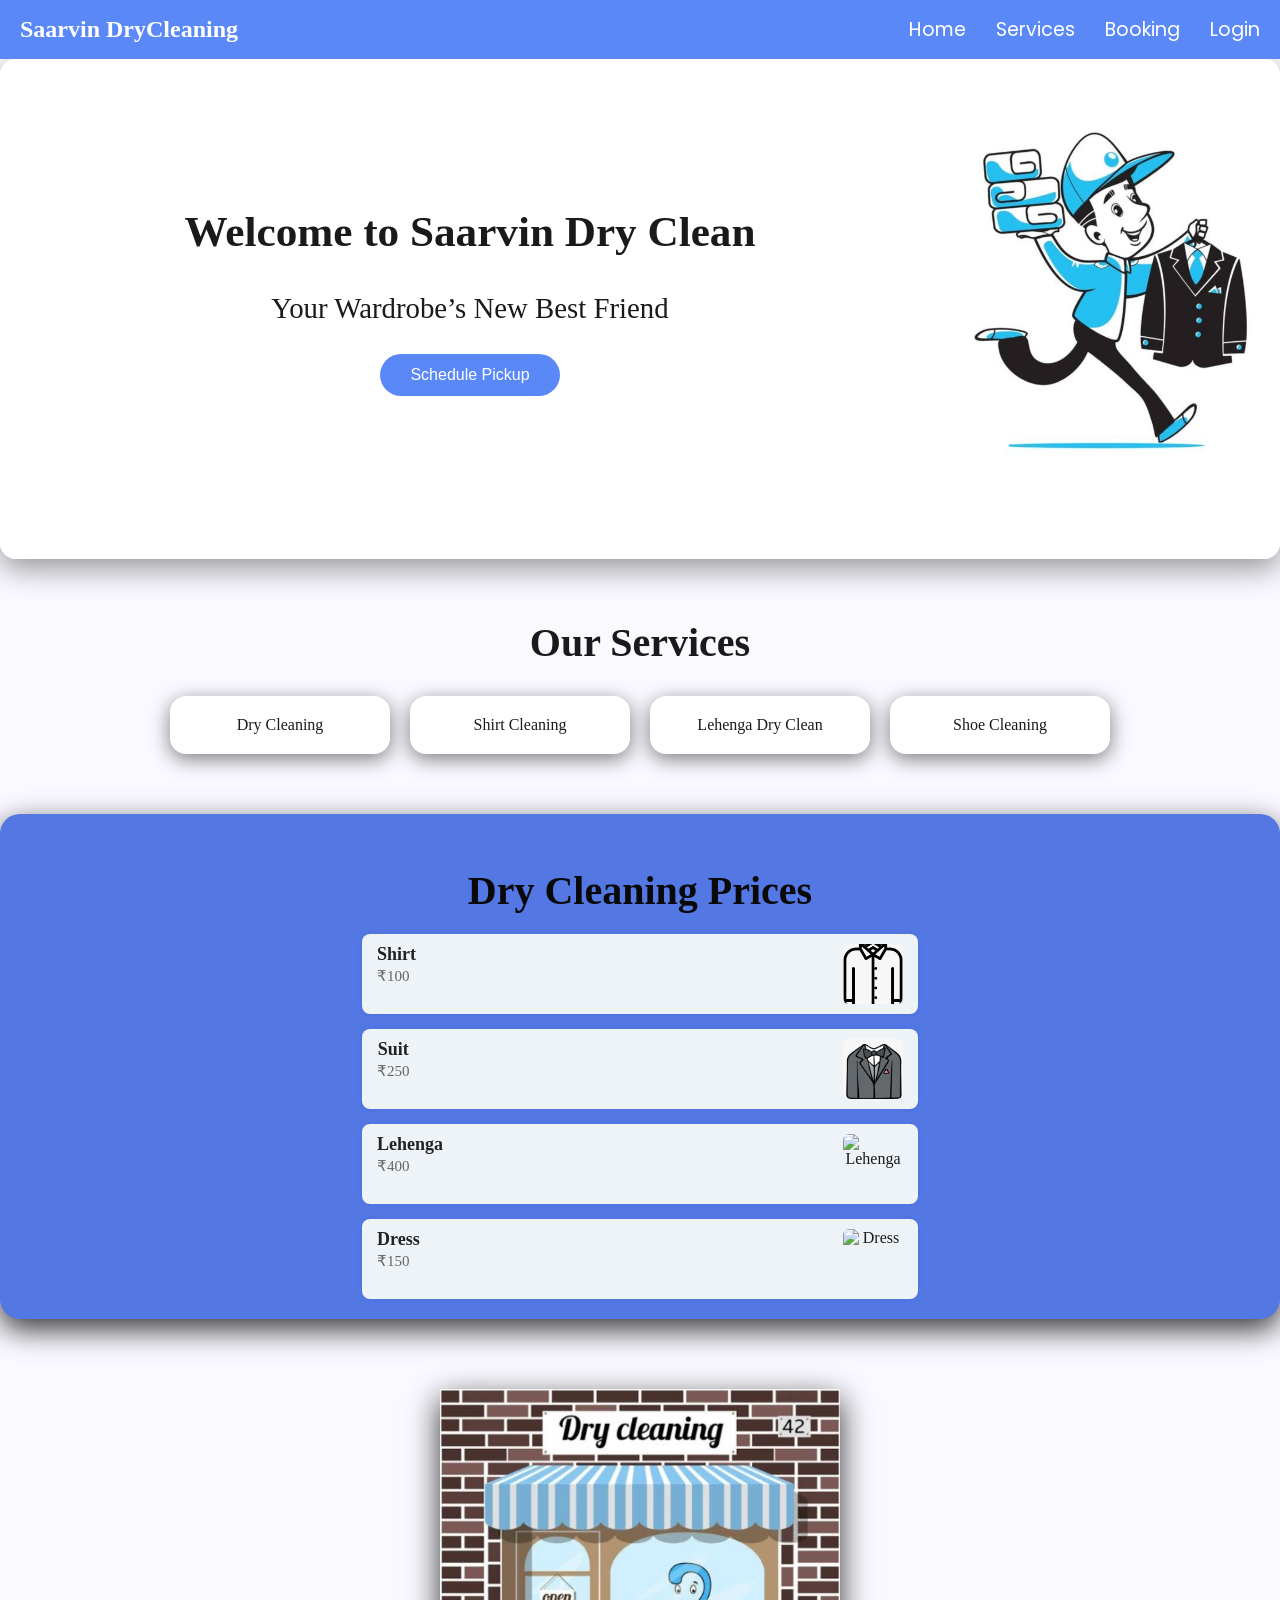
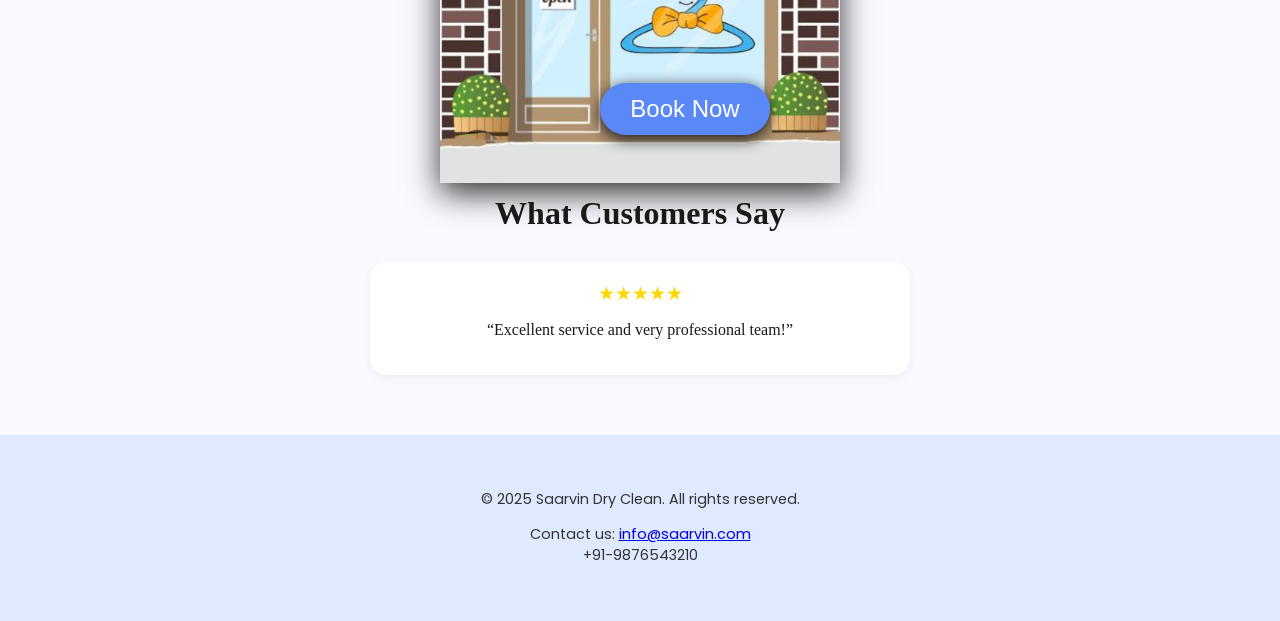
==== index.html @ ce0776a4 "first commit" ====
<!DOCTYPE html>
<html lang="en">
  <head>
    <meta charset="UTF-8" />
    <meta name="viewport" content="width=device-width, initial-scale=1.0" />
    <title>Saarvin Dry Clean</title>
    <link rel="stylesheet" href="style.css" />
    <link
      href="https://fonts.googleapis.com/css2?family=Poppins:wght@400;600&display=swap"
      rel="stylesheet"
    />
  </head>
  <body>
    <!-- Navigation -->
    <nav>
      <div class="nav-logo">Saarvin DryCleaning</div>
      <div class="menu-toggle" onclick="toggleMenu()">☰</div>
      <div class="nav-links" id="navLinks">
        <a href="#home">Home</a>
        <a href="#services">Services</a>
        <a href="#booking">Booking</a>
        <a href="#login">Login</a>
      </div>
    </nav>

    <div class="wrapper">
      <section class="hero">
        <div class="hero-content">
          <div class="hero-text">
            <h1>Welcome to <span>Saarvin Dry Clean</span></h1>
            <p>Your Wardrobe’s New Best Friend</p>
            <button class="cta" onclick="openModal('pickupModal')">
              Schedule Pickup
            </button>
          </div>
          <img src="images/men.jpg" alt="Dry Cleaning" class="hero-image" />
        </div>
      </section>

      <section class="services" id="services">
        <h2>Our Services</h2>
        <div
          class="cards"
          grid-template-columns="repeat(auto-fill, minmax(180px, 2fr))"
        >
          <div class="card">Dry Cleaning</div>
          <div class="card">Shirt Cleaning</div>
          <div class="card">Lehenga Dry Clean</div>
          <div class="card">Shoe Cleaning</div>
        </div>
      </section>

      <section class="price" id="price">
        <h2>Dry Cleaning Prices</h2>
        <div class="price-list">
          <div class="price-row">
            <div class="price-info">
              <h4>Shirt</h4>
              <p>₹100</p>
            </div>
            <img src="images/Shirt.png" alt="Shirt" />
          </div>
          <div class="price-row">
            <div class="price-info">
              <h4>Suit</h4>
              <p>₹250</p>
            </div>
            <img src="images/Suit.png" alt="Suit" />
          </div>
          <div class="price-row">
            <div class="price-info">
              <h4>Lehenga</h4>
              <p>₹400</p>
            </div>
            <img src="images/lehenga.jpg" alt="Lehenga" />
          </div>
          <div class="price-row">
            <div class="price-info">
              <h4>Dress</h4>
              <p>₹150</p>
            </div>
            <img src="images/dress.jpg" alt="Dress" />
          </div>
        </div>
      </section>

      <!--<section class="estimator" id="estimator">
        <h2>Price Estimator</h2>
        <img
          src="https://cdn-icons-png.flaticon.com/512/4298/4298753.png"
          class="illustrations"
          alt="Price Estimator Illustration"
        />
        <button class="cta" onclick="openModal('estimateModal')">
          Estimate Now
        </button>
      </section>  -->

      <section class="booking" id="booking">
        <img
          src="images/shop.jpg"
          class="illustration"
          alt="Book Pickup Illustration"
        />
        <button class="button" onclick="openModal('bookModal')">
          Book Now
        </button>
      </section>

      <section class="testimonials" id="testimonials">
        <h2>What Customers Say</h2>
        <div class="testimonial">
          <div class="stars">★★★★★</div>
          <p>“Excellent service and very professional team!”</p>
        </div>
      </section>

      <div class="footer">
        <p>&copy; 2025 Saarvin Dry Clean. All rights reserved.</p>
        <p>
          Contact us: <a href="mailto:info@saarvin.com">info@saarvin.com</a>
          <br />
          +91-9876543210
        </p>
      </div>
    </div>

    <!-- Modals -->
    <div id="pickupModal" class="modal">
      <div class="modal-content">
        <span class="close-btn" onclick="closeModal('pickupModal')"
          >&times;</span
        >
        <h3>Schedule Pickup</h3>
        <input type="text" placeholder="Your Name" />
        <input type="text" placeholder="Address" />
        <input type="date" />
        <button>Submit</button>
      </div>
    </div>

    <div id="estimateModal" class="modal">
      <div class="modal-content">
        <span class="close-btn" onclick="closeModal('estimateModal')"
          >&times;</span
        >
        <h3>Estimate Price</h3>
        <input type="text" placeholder="Number of Items" />
        <input type="text" placeholder="Type of Items" />
        <button>Estimate</button>
      </div>
    </div>

    <div id="bookModal" class="modal">
      <div class="modal-content">
        <span class="close-btn" onclick="closeModal('bookModal')">&times;</span>
        <h3>Book a Pickup</h3>
        <input type="date" />
        <input type="file" />
        <button>Confirm Booking</button>
      </div>
    </div>

    <!-- Script -->
    <script>
      function openModal(id) {
        document.getElementById(id).style.display = "flex";
      }

      function closeModal(id) {
        document.getElementById(id).style.display = "none";
      }

      window.onclick = function (e) {
        ["pickupModal", "estimateModal", "bookModal"].forEach((id) => {
          const modal = document.getElementById(id);
          if (e.target === modal) modal.style.display = "none";
        });
      };

      function toggleMenu() {
        document.getElementById("navLinks").classList.toggle("active");
      }
    </script>
  </body>
</html>
---- style.css ----
body {
        margin: 0;
        font-family: "Poppins", sans-serif;
        background: #f9f9ff;
        color: #1a1a1a;
      }

      /* Navigation */
      nav {
        background: #5a89f7;
        color: white;
        padding: 15px 20px;
        display: flex;
        justify-content: space-between;
        align-items: center;
        flex-wrap: wrap;
        position: relative;
      }

      .nav-logo {
        font-size: 1.5rem;
        font-weight: bold;
        font-family: cursive;
      }

      .menu-toggle {
        font-size: 1.7rem;
        display: none;
        cursor: pointer;
      }

      .nav-links {
        display: flex;
        gap: 30px;
      }

      .nav-links a {
        color: white;
        text-decoration: none;
        font-size: 1.2rem;
      }
      .nav-links a:hover {
        color: #1a1a1a;
        
      }

      .hero-image {
        width: 300px;
        max-width: 90%;
      }

      .hero {
        padding: 100px 20px;
        background: linear-gradient(to right, #fff, #fff);
        box-shadow: 0 10px 30px rgba(0, 0, 0, 0.4);
        border-radius: 16px;
        margin: 40px 0;
        margin-top: 0%;
      }

      .hero-content {
        display: flex;
        align-items: center;
        justify-content: space-between;
        flex-wrap: wrap;
        gap: 40px;
        font-family: cursive;
        font-size: 1.8rem;
        margin-top: -50px;
      }

      .hero-text {
        flex: 1 1 50%;
      }

      .cta {
        padding: 12px 30px;
        background: #5a89f7;
        color: white;
        border: none;
        border-radius: 30px;
        font-size: 1rem;
        cursor: pointer;
        transition: box-shadow 0.3s ease;
      }

      .cta:hover {
        box-shadow: 0 4px 15px rgba(22, 22, 23, 0.8);
      }

      

      section {
        margin-top: 60px;
        text-align: center;
        font-family: cursive;
      }

      section h2 {
        font-size: 2rem;
        margin-bottom: 30px;
      }

     .services h2 {
       font-size: 2.5rem;
      }

      .cards {
        display: flex;
        flex-wrap: wrap;
        justify-content: center;
        gap: 20px;
      }

      .card {
        background: white;
        border-radius: 16px;
        padding: 20px;
        width: 180px;
        box-shadow: 0 5px 20px rgba(0, 0, 0, 0.5);
        transition: transform 0.3s ease;
      }

      .card:hover {
        transform: translateY(-8px);
      }

      .price {
        display: flex;
        box-shadow:  0px 10px 30px rgba(0, 0, 0, 0.8);
        border-radius: 20px;
        flex-direction: column;
        background-color:rgb(83, 119, 227);
        padding: 20px;
      }

      .price h2 {
        color: rgb(9, 9, 9);
        font-size: 2.5rem;
        margin-bottom: 20px;
      }

      .price-images {
        display: flex;
        flex-wrap: wrap;
        justify-content: center;
        gap: 20px;
        padding: 20px;
        grid-template-columns: auto;
        
      }
      .price-list {
  display: flex;
  flex-direction: column;
  gap: 15px;
  max-width: 800px;
  margin: 0 auto;
  justify-content: space-between;
  align-items: left;
}

.price-row {
  display: flex;
  justify-content: space-between;
  align-items: left;
  background:rgb(238, 243, 247);
  padding: 10px 15px;
  border-radius: 8px;
  box-shadow: 0 0 6px rgba(0,0,0,0.05);
  gap: 400px;
}

.price-info h4 {
  margin: 0;
  font-size: 18px;
  color: #222;
}

.price-info p {
  margin: 2px 0 0;
  font-size: 15px;
  color: #666;
  text-align: left;
}

.price-row img {
  width: 60px;
  height: 60px;
  object-fit: cover;
  border-radius: 6px;
  
}

      

      .images img {
        width: 35%;
        margin: 10px;
        border-radius: 10px;
        box-shadow: 0 4px 10px rgba(0, 0, 0, 0.1);
      }

      .testimonial {
        margin-top: 20px;
        background: #ffffff;
        padding: 20px;
        border-radius: 16px;
        box-shadow: 0 3px 10px rgba(0, 0, 0, 0.05);
        max-width: 500px;
        margin-left: auto;
        margin-right: auto;
      }

      .stars {
        color: gold;
        font-size: 1.2rem;
        margin-bottom: 10px;
      }

      .footer {
        margin-top: 60px;
        padding: 40px 20px;
        text-align: center;
        background: #e0eaff;
        font-size: 0.9rem;
        color: #333;
      }

      /* Estimator & Booking Image */

      
      .estimator {
        display: flex;
        flex-direction: column;
        align-items: center;
        margin-left: 20px;
        margin-right: 20px;
        font-size: 2.5rem;
        background-color: #5a89f7;
        border-radius: 80px;
      }

      .illustrations{
        width: 200px;
        height: 200px;
        margin: 20px auto;

      }

      .illustration {
        max-width: 400px;
        margin: 20px auto;
        justify-content: center;
        display: block;
        margin-top: 50px;
        box-shadow: 0px 10px 30px rgba(0, 0, 0, 0.8);
        
      }

      .booking {
        gap:20px;
         max-width: 500px;
         margin: 20px auto;
         display: flex;
         flex-direction: column;
         align-items: center; /* centers both image and button horizontally */
         justify-content: center;
  
      }
        .button{
        padding: 12px 30px;
        background: #5a89f7;
        color: white;
        border: none;
        border-radius: 30px;
        font-size: 1.5rem;
        cursor: pointer;
        transition: box-shadow 0.3s ease;
        margin-right: -90px;
        margin-top:-140px;
        box-shadow: 0 4px 15px rgba(22, 22, 23, 1);
        
      }

      

      /* Modal */
      .modal {
        display: none;
        position: fixed;
        top: 0;
        left: 0;
        width: 100%;
        height: 100%;
        background: rgba(0, 0, 0, 0.4);
        justify-content: center;
        align-items: center;
        z-index: 1000;
      }

      .modal-content {
        background: #fff;
        padding: 30px;
        border-radius: 16px;
        width: 90%;
        max-width: 400px;
        text-align: center;
      }

      .modal input[type="text"],
      .modal input[type="file"],
      .modal input[type="date"] {
        width: 90%;
        margin: 10px 0;
        padding: 10px;
        border-radius: 10px;
        border: 1px solid #ccc;
      }

      .close-btn {
        float: right;
        font-size: 1.4rem;
        cursor: pointer;
        color: #555;
      }

      /* Mobile Nav */
      @media screen and (max-width: 768px) {
        .menu-toggle {
          display: block;
        }

        .nav-links {
          flex-direction: column;
          position: absolute;
          top: 60px;
          left: 0;
          background: #6886c6;
          width: 100%;
          display: none;
          padding: 10px 0;
        }

        .nav-links a :hover {
          display: flex;
        }

        .nav-links.active {
          display: flex;
        }

        .nav-links a {
          padding: 10px 0;

          text-align: center;
        }

        .hero {
          padding: 100px 20px;
          background: linear-gradient(to right, #fff, #fff);
          box-shadow: 0 10px 30px rgba(0, 0, 0, 0.4);
          border-radius: 16px;
          margin: 40px 0;
          margin-top: 0%;
          font-size: 1.2rem;
        }

        .cards {
          flex-direction: column;
          align-items: center;
        }

        .hero-text {
          flex: 1 1 100%;
          font-size: 1.3rem;
        }
        .hero-image {
          width: 100%;
          max-width: 300px;
        }
        .price-row {
         display: flex;
  justify-content: space-between;
  align-items: left;
  background:rgb(247, 251, 253);
  padding: 10px 15px;
  border-radius: 8px;
  box-shadow: 0 0 6px rgba(0,0,0,0.05);
  gap: 150px;
  }

  .price-row img {
    align-self: center;
  }
      }
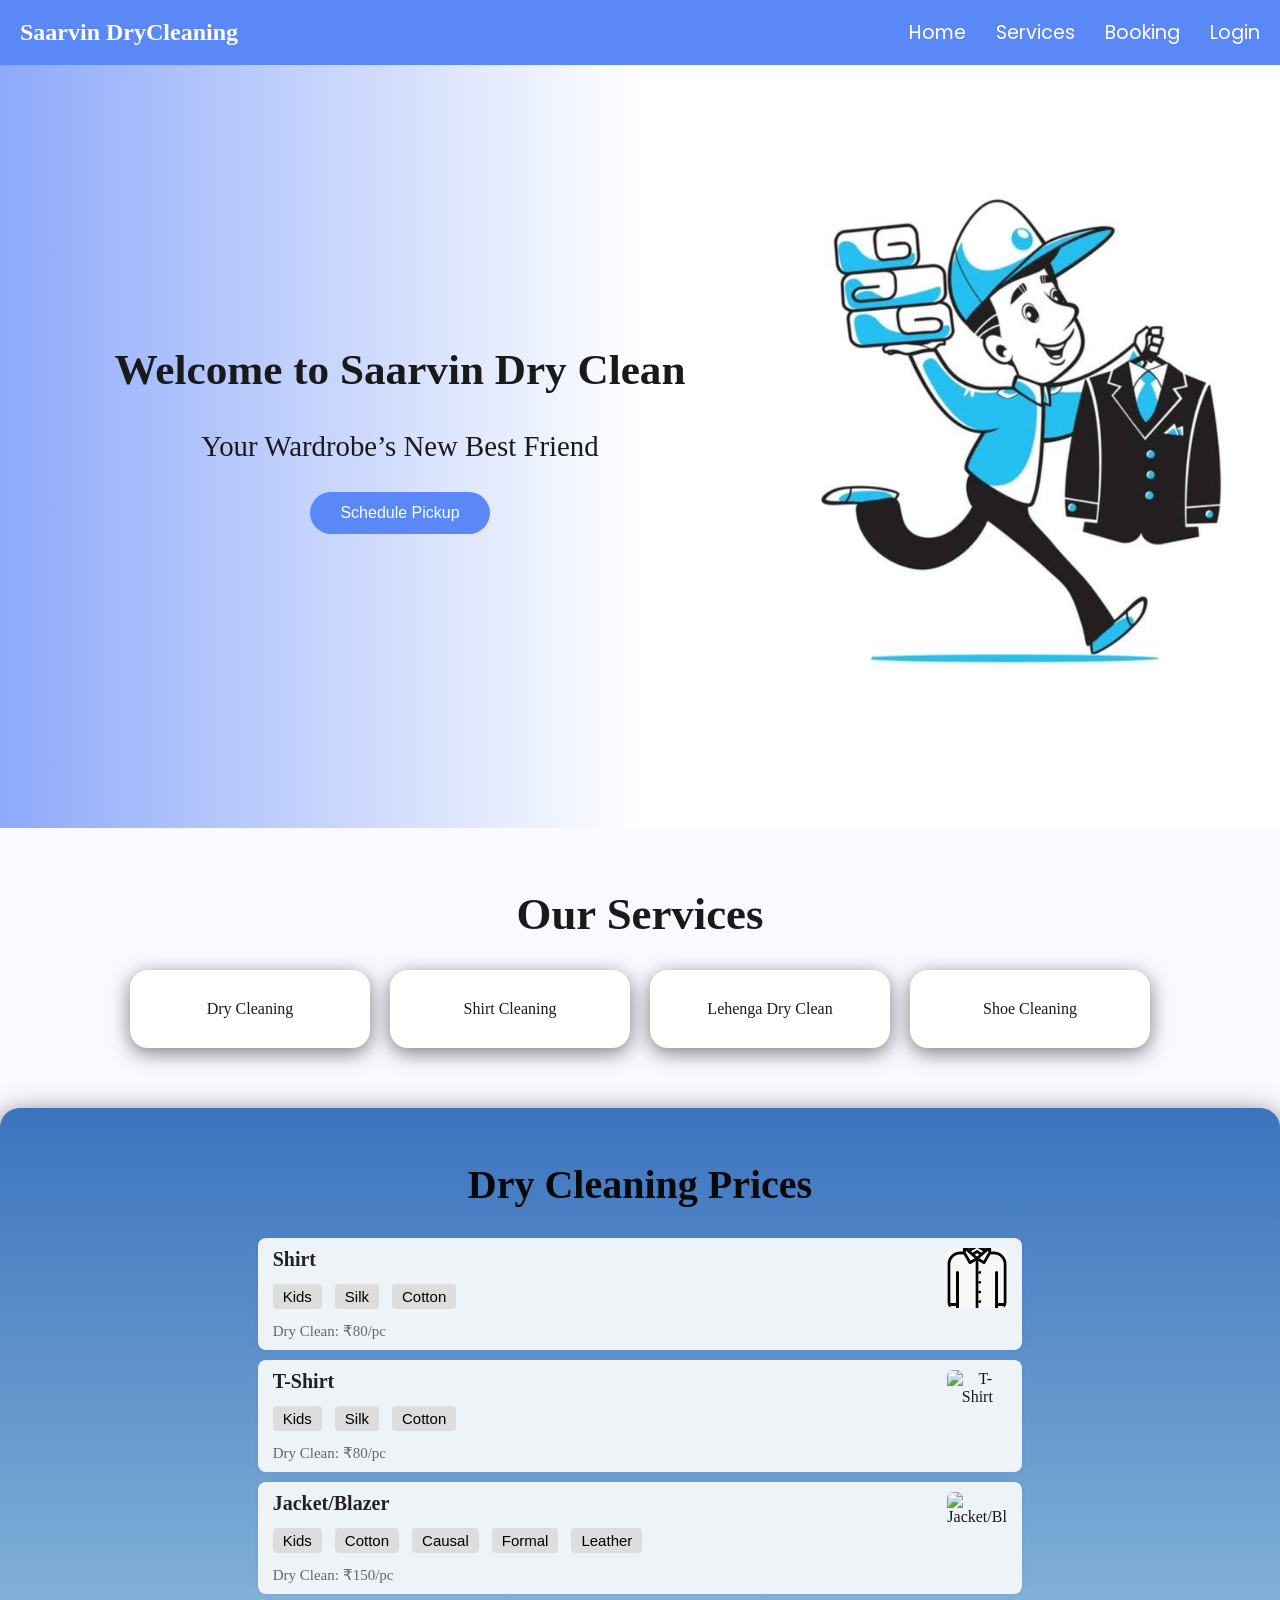
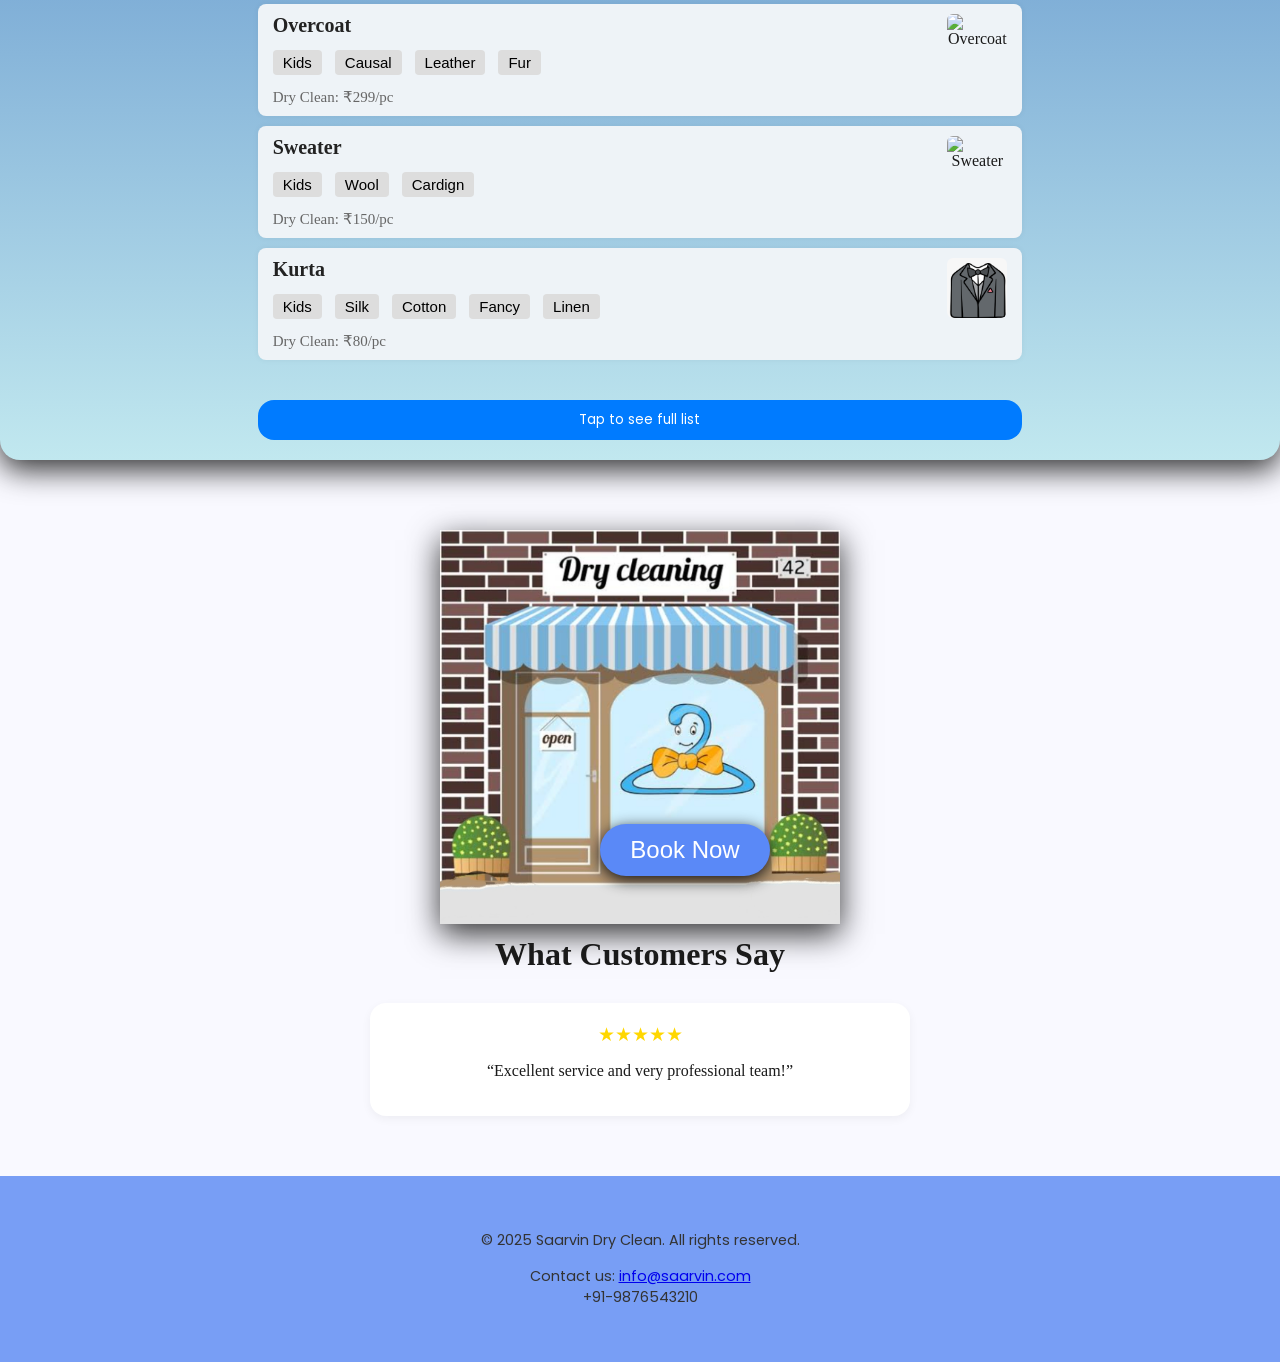
==== commit cb1ec395: "price" ====
--- a/index.html
+++ b/index.html
@@ -53,34 +53,341 @@
       <section class="price" id="price">
         <h2>Dry Cleaning Prices</h2>
         <div class="price-list">
-          <div class="price-row">
-            <div class="price-info">
-              <h4>Shirt</h4>
-              <p>₹100</p>
-            </div>
-            <img src="images/Shirt.png" alt="Shirt" />
+          <div class="expandable-list collapsed" id="expandableList">
+            <div class="price-row">
+              <div class="price-info">
+                <h4>Shirt</h4>
+                <div class="tags">
+                  <button onclick="updatePrice(this, 'Shirt', 'Kids')">
+                    Kids
+                  </button>
+                  <button onclick="updatePrice(this, 'Shirt', 'Silk')">
+                    Silk
+                  </button>
+                  <button onclick="updatePrice(this, 'Shirt', 'Cotton')">
+                    Cotton
+                  </button>
+                </div>
+                <div class="prices-list" id="Shirt-prices">
+                  <p>Dry Clean: ₹80/pc</p>
+                </div>
+              </div>
+              <img src="images/Shirt.png" alt="Shirt" />
+            </div>
+            <div class="price-row">
+              <div class="price-info">
+                <h4>T-Shirt</h4>
+                <div class="tags">
+                  <button onclick="updatePrice(this, 'T-Shirt', 'Kids')">
+                    Kids
+                  </button>
+                  <button onclick="updatePrice(this, 'T-Shirt', 'Silk')">
+                    Silk
+                  </button>
+                  <button onclick="updatePrice(this, 'T-Shirt', 'Cotton')">
+                    Cotton
+                  </button>
+                </div>
+                <div class="prices-list" id="T-Shirt-prices">
+                  <p>Dry Clean: ₹80/pc</p>
+                </div>
+              </div>
+              <img src="images/Tshirt.png" alt="T-Shirt" />
+            </div>
+            <div class="price-row">
+              <div class="price-info">
+                <h4>Jacket/Blazer</h4>
+                <div class="tags">
+                  <button onclick="updatePrice(this, 'Jacket/Blazer', 'Kids')">
+                    Kids
+                  </button>
+                  <button onclick="updatePrice(this, 'Jacket/Blazer', 'Cotton')">
+                    Cotton
+                  </button>
+                  <button onclick="updatePrice(this, 'Jacket/Blazer', 'Causal')">
+                    Causal
+                  </button>
+                  <button onclick="updatePrice(this, 'Jacket/Blazer', 'Formal')">
+                    Formal
+                  </button>
+                  <button onclick="updatePrice(this, 'Shirt', 'Leather')">
+                    Leather
+                  </button>
+                </div>
+                <div class="prices-list" id="Jacket/Blazer-prices">
+                  <p>Dry Clean: ₹150/pc</p>
+                </div>
+              </div>
+              <img src="images/Tshirt.png" alt="Jacket/Blazer" />
+            </div>
+            <div class="price-row">
+              <div class="price-info">
+                <h4>Overcoat</h4>
+                <div class="tags">
+                  <button onclick="updatePrice(this, 'Overcoat', 'Kids')">
+                    Kids
+                  </button>
+                  <button onclick="updatePrice(this, 'Overcoat', 'Causal')">
+                    Causal
+                  </button>
+                  <button onclick="updatePrice(this, 'Overcoat', 'Leather')">
+                    Leather
+                  </button>
+                  <button onclick="updatePrice(this, 'Overcoat', 'Fur')">
+                    Fur
+                  </button>
+                </div>
+                <div class="prices-list" id="Overcoat-prices">
+                  <p>Dry Clean: ₹299/pc</p>
+                </div>
+              </div>
+              <img src="images/Tshirt.png" alt="Overcoat" />
+            </div>
+            <div class="price-row">
+              <div class="price-info">
+                <h4>Sweater</h4>
+                <div class="tags">
+                  <button onclick="updatePrice(this, 'Sweater', 'Kids')">
+                    Kids
+                  </button>
+                  <button onclick="updatePrice(this, 'Sweater', 'Wool')">
+                    Wool
+                  </button>
+                  <button onclick="updatePrice(this, 'Sweater', 'Cardign')">
+                    Cardign
+                  </button>
+                </div>
+                <div class="prices-list" id="Sweater-prices">
+                  <p>Dry Clean: ₹150/pc</p>
+                </div>
+              </div>
+              <img src="images/Tshirt.png" alt="Sweater" />
+            </div>
+            <div class="price-row">
+              <div class="price-info">
+                <h4>Kurta</h4>
+                <div class="tags">
+                  <button onclick="updatePrice(this, 'Kurta', 'Kids')">
+                    Kids
+                  </button>
+                  <button onclick="updatePrice(this, 'Kurta', 'Silk')">
+                    Silk
+                  </button>
+                  <button onclick="updatePrice(this, 'Kurta', 'Cotton')">
+                    Cotton
+                  </button>
+                  <button onclick="updatePrice(this, 'Kurta', 'Fancy')">
+                    Fancy
+                  </button>
+                  <button onclick="updatePrice(this, 'Kurta', 'Linen')">
+                    Linen
+                  </button>
+                </div>
+                <div class="prices-list" id="Kurta-prices">
+                  <p>Dry Clean: ₹80/pc</p>
+                </div>
+              </div>
+              <img src="images/Suit.png" alt="Kurta" />
+            </div>
+            <div class="price-row">
+              <div class="price-info">
+                <h4>Sherwani</h4>
+                <div class="tags">
+                  <button onclick="updatePrice(this, 'Sherwani', 'Kids')">
+                    Kids
+                  </button>
+                  <button onclick="updatePrice(this, 'Sherwani', 'Silk')">
+                    Silk
+                  </button>
+                  <button onclick="updatePrice(this, 'Sherwani', 'Cotton')">
+                    Cotton
+                  </button>
+                  <button onclick="updatePrice(this, 'Sherwani', 'Wedding')">
+                    Wedding
+                  </button>
+                </div>
+                <div class="prices-list" id="Sherwani-prices">
+                  <p>Dry Clean: ₹150/pc</p>
+                </div>
+              </div>
+              <img src="images/Tshirt.png" alt="Sherwani" />
+            </div>
+            <div class="price-row">
+              <div class="price-info">
+                <h4>Trouser/Jeans</h4>
+                <div class="tags">
+                  <button onclick="updatePrice(this, 'Trouser/Jeans', 'Kids')">
+                    Kids
+                  </button>
+                  <button onclick="updatePrice(this, 'Trouser/Jeans', 'Jeans')">
+                    Jeans
+                  </button>
+                  <button onclick="updatePrice(this, 'Trouser/Jeans', 'Causal')">
+                    Casual
+                  </button>
+                  <button onclick="updatePrice(this, 'Trouser/Jeans', 'Formal')">
+                    Formal
+                  </button>
+                </div>
+                <div class="prices-list" id="Trouser/Jeans-prices">
+                  <p>Dry Clean: ₹100/pc</p>
+                </div>
+              </div>
+              <img src="images/Tshirt.png" alt="Trouser/Jeans" />
+            </div>
+            <div class="price-row">
+              <div class="price-info">
+                <h4>Shorts/HalfPant</h4>
+                <div class="tags">
+                  <button onclick="updatePrice(this, 'Shorts/HalfPant', 'Kids')">
+                    Kids
+                  </button>
+                  <button onclick="updatePrice(this, 'Shorts/HalfPant', 'Cotton')">
+                    Cotton
+                  </button>
+                </div>
+                <div class="prices-list" id="Shorts/HalfPant-prices">
+                  <p>Dry Clean: ₹79/pc</p>
+                </div>
+              </div>
+              <img src="images/Tshirt.png" alt="Shorts/HalfPant" />
+            </div>
+            <div class="price-row">
+              <div class="price-info">
+                <h4>Saree</h4>
+                <div class="tags">
+                  <button onclick="updatePrice(this, 'Saree', 'Kids')">
+                    Kids
+                  </button>
+                  <button onclick="updatePrice(this, 'Saree', 'Silk')">
+                    Silk
+                  </button>
+                  <button onclick="updatePrice(this, 'Saree', 'Cotton')">
+                    Cotton
+                  </button>
+                  <button onclick="updatePrice(this, 'Saree', 'Wedding')">
+                    Wedding
+                  </button>
+                </div>
+                <div class="prices-list" id="Saree-prices">
+                  <p>Dry Clean: ₹120/pc</p>
+                </div>
+              </div>
+              <img src="images/Tshirt.png" alt="Saree" />
+            </div>
+            <div class="price-row">
+              <div class="price-info">
+                <h4>Gown/Anarkali</h4>
+                <div class="tags">
+                  <button onclick="updatePrice(this, 'Gown/Anarkali', 'Kids')">
+                    Kids
+                  </button>
+                  <button onclick="updatePrice(this, 'Gown/Anarkali', 'Silk')">
+                    Silk
+                  </button>
+                  <button onclick="updatePrice(this, 'Gown/Anarkali', 'Wedding')">
+                    Wedding
+                  </button>
+                </div>
+                <div class="prices-list" id="Gown/Anarkali-prices">
+                  <p>Dry Clean: ₹399/pc</p>
+                </div>
+              </div>
+              <img src="images/Tshirt.png" alt="Gown/Anarkali" />
+            </div>
+            <div class="price-row">
+              <div class="price-info">
+                <h4>Lehenga</h4>
+                <div class="tags">
+                  <button onclick="updatePrice(this, 'Lehenga', 'Kids')">
+                    Kids
+                  </button>
+                  <button onclick="updatePrice(this, 'Lehenga', 'Silk')">
+                    Silk
+                  </button>
+                  <button onclick="updatePrice(this, 'Lehenga', 'Cotton')">
+                    Cotton
+                  </button>
+                  <button onclick="updatePrice(this, 'Lehenga', 'Wedding')">
+                    Wedding
+                  </button>
+                </div>
+                <div class="prices-list" id="Lehenga-prices">
+                  <p>Dry Clean: ₹299/pc</p>
+                </div>
+              </div>
+              <img src="images/lehenga.jpg" alt="Lehenga" />
+            </div>
+            <div class="price-row">
+              <div class="price-info">
+                <h4>Blouse/Choli</h4>
+                <div class="tags">
+                  <button onclick="updatePrice(this, 'Blouse/Choli', 'Kids')">
+                    Kids
+                  </button>
+                  <button onclick="updatePrice(this, 'Blouse/Choli', 'Silk')">
+                    Silk
+                  </button>
+                  <button onclick="updatePrice(this, 'Blouse/Choli', 'Cotton')">
+                    Cotton
+                  </button>
+                  <button onclick="updatePrice(this, 'Blouse/Choli', 'Wedding')">
+                    Wedding
+                  </button>
+                </div>
+                <div class="prices-list" id="Blouse/Choli-prices">
+                  <p>Dry Clean: ₹80/pc</p>
+                </div>
+              </div>
+              <img src="images/dress.jpg" alt="Blouse/Choli" />
+            </div>
+            <div class="price-row">
+              <div class="price-info">
+                <h4>Top/Kurti</h4>
+                <div class="tags">
+                  <button onclick="updatePrice(this, 'Top/Kurti', 'Kids')">
+                    Kids
+                  </button>
+                  <button onclick="updatePrice(this, 'Top/Kurti', 'Silk')">
+                    Silk
+                  </button>
+                  <button onclick="updatePrice(this, 'Top/Kurti', 'Cotton')">
+                    Cotton
+                  </button>
+                </div>
+                <div class="prices-list" id="Top/Kurti-prices">
+                  <p>Dry Clean: ₹50/pc</p>
+                </div>
+              </div>
+              <img src="images/Tshirt.png" alt="Top/Kurti" />
+            </div>
+            <div class="price-row">
+              <div class="price-info">
+                <h4>Dress</h4>
+                <div class="tags">
+                  <button onclick="updatePrice(this, 'Dress', 'Kids')">
+                    Kids
+                  </button>
+                  <button onclick="updatePrice(this, 'Dress', 'Silk')">
+                    Silk
+                  </button>
+                  <button onclick="updatePrice(this, 'Dress', 'Cotton')">
+                    Cotton
+                  </button>
+                  <button onclick="updatePrice(this, 'Dress', 'Party')">
+                    Party
+                  </button>
+                </div>
+                <div class="prices-list" id="Dress-prices">
+                  <p>Dry Clean: ₹120/pc</p>
+                </div>
+              </div>
+              <img src="images/Tshirt.png" alt="Dress" />
+            </div>
           </div>
-          <div class="price-row">
-            <div class="price-info">
-              <h4>Suit</h4>
-              <p>₹250</p>
-            </div>
-            <img src="images/Suit.png" alt="Suit" />
-          </div>
-          <div class="price-row">
-            <div class="price-info">
-              <h4>Lehenga</h4>
-              <p>₹400</p>
-            </div>
-            <img src="images/lehenga.jpg" alt="Lehenga" />
-          </div>
-          <div class="price-row">
-            <div class="price-info">
-              <h4>Dress</h4>
-              <p>₹150</p>
-            </div>
-            <img src="images/dress.jpg" alt="Dress" />
-          </div>
+          <button class="toggle-btn" onclick="toggleList()">
+            Tap to see full list
+          </button>
         </div>
       </section>
 
@@ -161,26 +468,6 @@
       </div>
     </div>
 
-    <!-- Script -->
-    <script>
-      function openModal(id) {
-        document.getElementById(id).style.display = "flex";
-      }
-
-      function closeModal(id) {
-        document.getElementById(id).style.display = "none";
-      }
-
-      window.onclick = function (e) {
-        ["pickupModal", "estimateModal", "bookModal"].forEach((id) => {
-          const modal = document.getElementById(id);
-          if (e.target === modal) modal.style.display = "none";
-        });
-      };
-
-      function toggleMenu() {
-        document.getElementById("navLinks").classList.toggle("active");
-      }
-    </script>
+    <script src="script.js"></script>
   </body>
 </html>
--- a/style.css
+++ b/style.css
@@ -1,155 +1,149 @@
 body {
-        margin: 0;
-        font-family: "Poppins", sans-serif;
-        background: #f9f9ff;
-        color: #1a1a1a;
-      }
-
-      /* Navigation */
-      nav {
-        background: #5a89f7;
-        color: white;
-        padding: 15px 20px;
-        display: flex;
-        justify-content: space-between;
-        align-items: center;
-        flex-wrap: wrap;
-        position: relative;
-      }
-
-      .nav-logo {
-        font-size: 1.5rem;
-        font-weight: bold;
-        font-family: cursive;
-      }
-
-      .menu-toggle {
-        font-size: 1.7rem;
-        display: none;
-        cursor: pointer;
-      }
-
-      .nav-links {
-        display: flex;
-        gap: 30px;
-      }
-
-      .nav-links a {
-        color: white;
-        text-decoration: none;
-        font-size: 1.2rem;
-      }
-      .nav-links a:hover {
-        color: #1a1a1a;
-        
-      }
-
-      .hero-image {
-        width: 300px;
-        max-width: 90%;
-      }
-
-      .hero {
-        padding: 100px 20px;
-        background: linear-gradient(to right, #fff, #fff);
-        box-shadow: 0 10px 30px rgba(0, 0, 0, 0.4);
-        border-radius: 16px;
-        margin: 40px 0;
-        margin-top: 0%;
-      }
-
-      .hero-content {
-        display: flex;
-        align-items: center;
-        justify-content: space-between;
-        flex-wrap: wrap;
-        gap: 40px;
-        font-family: cursive;
-        font-size: 1.8rem;
-        margin-top: -50px;
-      }
-
-      .hero-text {
-        flex: 1 1 50%;
-      }
-
-      .cta {
-        padding: 12px 30px;
-        background: #5a89f7;
-        color: white;
-        border: none;
-        border-radius: 30px;
-        font-size: 1rem;
-        cursor: pointer;
-        transition: box-shadow 0.3s ease;
-      }
-
-      .cta:hover {
-        box-shadow: 0 4px 15px rgba(22, 22, 23, 0.8);
-      }
-
-      
-
-      section {
-        margin-top: 60px;
-        text-align: center;
-        font-family: cursive;
-      }
-
-      section h2 {
-        font-size: 2rem;
-        margin-bottom: 30px;
-      }
-
-     .services h2 {
-       font-size: 2.5rem;
-      }
-
-      .cards {
-        display: flex;
-        flex-wrap: wrap;
-        justify-content: center;
-        gap: 20px;
-      }
-
-      .card {
-        background: white;
-        border-radius: 16px;
-        padding: 20px;
-        width: 180px;
-        box-shadow: 0 5px 20px rgba(0, 0, 0, 0.5);
-        transition: transform 0.3s ease;
-      }
-
-      .card:hover {
-        transform: translateY(-8px);
-      }
-
-      .price {
-        display: flex;
-        box-shadow:  0px 10px 30px rgba(0, 0, 0, 0.8);
-        border-radius: 20px;
-        flex-direction: column;
-        background-color:rgb(83, 119, 227);
-        padding: 20px;
-      }
-
-      .price h2 {
-        color: rgb(9, 9, 9);
-        font-size: 2.5rem;
-        margin-bottom: 20px;
-      }
-
-      .price-images {
-        display: flex;
-        flex-wrap: wrap;
-        justify-content: center;
-        gap: 20px;
-        padding: 20px;
-        grid-template-columns: auto;
-        
-      }
-      .price-list {
+  margin: 0;
+  font-family: "Poppins", sans-serif;
+  background: #f9f9ff;
+  color: #1a1a1a;
+}
+
+/* Navigation */
+nav {
+  background: #5a89f7;
+  color: white;
+  padding: 18px 20px;
+  display: flex;
+  justify-content: space-between;
+  align-items: center;
+  flex-wrap: wrap;
+  position: relative;
+}
+
+.nav-logo {
+  font-size: 1.5rem;
+  font-weight: bold;
+  font-family: cursive;
+}
+
+.menu-toggle {
+  font-size: 1.7rem;
+  display: none;
+  cursor: pointer;
+}
+
+.nav-links {
+  display: flex;
+  gap: 30px;
+}
+
+.nav-links a {
+  color: white;
+  text-decoration: none;
+  font-size: 1.2rem;
+}
+.nav-links a:hover {
+  color: #1a1a1a;
+}
+
+.hero-image {
+  width: 440px;
+  max-width: 90%;
+}
+.hero {
+  padding: 150px 40px;
+  background: linear-gradient(to right, rgb(141, 169, 250), #fff, #fff);
+  margin: 40px 0;
+  margin-top: 0%;
+}
+.hero-content {
+  display: flex;
+  align-items: center;
+  justify-content: space-between;
+  flex-wrap: wrap;
+  gap: 40px;
+  font-family: cursive;
+  font-size: 1.8rem;
+  margin-top: -50px;
+}
+
+.hero-text {
+  flex: 1 1 50%;
+}
+
+.cta {
+  padding: 12px 30px;
+  background: #5a89f7;
+  color: white;
+  border: none;
+  border-radius: 30px;
+  font-size: 1rem;
+  cursor: pointer;
+  transition: box-shadow 0.3s ease;
+}
+
+.cta:hover {
+  box-shadow: 0 4px 15px rgba(22, 22, 23, 0.8);
+}
+/* Services Section */
+
+section {
+  margin-top: 60px;
+  text-align: center;
+  font-family: cursive;
+}
+
+section h2 {
+  font-size: 2rem;
+  margin-bottom: 30px;
+}
+
+.services h2 {
+  font-size: 2.8rem;
+}
+
+.cards {
+  display: flex;
+  flex-wrap: wrap;
+  justify-content: center;
+  gap: 20px;
+}
+
+.card {
+  background: white;
+  border-radius: 18px;
+  padding: 30px;
+  width: 180px;
+  box-shadow: 0 5px 20px rgba(0, 0, 0, 0.5);
+  transition: transform 0.3s ease;
+}
+
+.card:hover {
+  transform: translateY(-8px);
+}
+
+.price {
+  display: flex;
+  box-shadow: 0px 10px 30px rgba(0, 0, 0, 0.8);
+  border-radius: 20px;
+  flex-direction: column;
+  background-color: #5a89f7;
+  padding: 20px;
+  background-image: linear-gradient(rgba(14, 82, 104, 0.4), rgb(193, 232, 239));
+}
+
+.price h2 {
+  color: rgb(9, 9, 9);
+  font-size: 2.5rem;
+  margin-bottom: 20px;
+}
+
+.price-images {
+  display: flex;
+  flex-wrap: wrap;
+  justify-content: center;
+  gap: 20px;
+  padding: 20px;
+  grid-template-columns: auto;
+}
+.price-list {
   display: flex;
   flex-direction: column;
   gap: 15px;
@@ -163,17 +157,23 @@
   display: flex;
   justify-content: space-between;
   align-items: left;
-  background:rgb(238, 243, 247);
+  background: rgb(238, 243, 247);
   padding: 10px 15px;
+  margin: 10px 0;
   border-radius: 8px;
-  box-shadow: 0 0 6px rgba(0,0,0,0.05);
-  gap: 400px;
+  box-shadow: 0 0 6px rgba(0, 0, 0, 0.05);
+  gap: 300px;
+}
+
+.prices-list p{
+  color: rgb(9, 9, 9);
 }
 
 .price-info h4 {
   margin: 0;
-  font-size: 18px;
+  font-size: 20px;
   color: #222;
+  display: flex;
 }
 
 .price-info p {
@@ -188,174 +188,208 @@
   height: 60px;
   object-fit: cover;
   border-radius: 6px;
+}
+
+.images img {
+  width: 35%;
+  margin: 10px;
+  border-radius: 10px;
+  box-shadow: 0 4px 10px rgba(0, 0, 0, 0.1);
+}
+
+.expandable-list.collapsed .price-row:nth-child(n+7) {
+  display: none;
   
 }
 
-      
-
-      .images img {
-        width: 35%;
-        margin: 10px;
-        border-radius: 10px;
-        box-shadow: 0 4px 10px rgba(0, 0, 0, 0.1);
-      }
-
-      .testimonial {
-        margin-top: 20px;
-        background: #ffffff;
-        padding: 20px;
-        border-radius: 16px;
-        box-shadow: 0 3px 10px rgba(0, 0, 0, 0.05);
-        max-width: 500px;
-        margin-left: auto;
-        margin-right: auto;
-      }
-
-      .stars {
-        color: gold;
-        font-size: 1.2rem;
-        margin-bottom: 10px;
-      }
-
-      .footer {
-        margin-top: 60px;
-        padding: 40px 20px;
-        text-align: center;
-        background: #e0eaff;
-        font-size: 0.9rem;
-        color: #333;
-      }
-
-      /* Estimator & Booking Image */
-
-      
-      .estimator {
-        display: flex;
-        flex-direction: column;
-        align-items: center;
-        margin-left: 20px;
-        margin-right: 20px;
-        font-size: 2.5rem;
-        background-color: #5a89f7;
-        border-radius: 80px;
-      }
-
-      .illustrations{
-        width: 200px;
-        height: 200px;
-        margin: 20px auto;
-
-      }
-
-      .illustration {
-        max-width: 400px;
-        margin: 20px auto;
-        justify-content: center;
-        display: block;
-        margin-top: 50px;
-        box-shadow: 0px 10px 30px rgba(0, 0, 0, 0.8);
-        
-      }
-
-      .booking {
-        gap:20px;
-         max-width: 500px;
-         margin: 20px auto;
-         display: flex;
-         flex-direction: column;
-         align-items: center; /* centers both image and button horizontally */
-         justify-content: center;
-  
-      }
-        .button{
-        padding: 12px 30px;
-        background: #5a89f7;
-        color: white;
-        border: none;
-        border-radius: 30px;
-        font-size: 1.5rem;
-        cursor: pointer;
-        transition: box-shadow 0.3s ease;
-        margin-right: -90px;
-        margin-top:-140px;
-        box-shadow: 0 4px 15px rgba(22, 22, 23, 1);
-        
-      }
-
-      
-
-      /* Modal */
-      .modal {
-        display: none;
-        position: fixed;
-        top: 0;
-        left: 0;
-        width: 100%;
-        height: 100%;
-        background: rgba(0, 0, 0, 0.4);
-        justify-content: center;
-        align-items: center;
-        z-index: 1000;
-      }
-
-      .modal-content {
-        background: #fff;
-        padding: 30px;
-        border-radius: 16px;
-        width: 90%;
-        max-width: 400px;
-        text-align: center;
-      }
-
-      .modal input[type="text"],
-      .modal input[type="file"],
-      .modal input[type="date"] {
-        width: 90%;
-        margin: 10px 0;
-        padding: 10px;
-        border-radius: 10px;
-        border: 1px solid #ccc;
-      }
-
-      .close-btn {
-        float: right;
-        font-size: 1.4rem;
-        cursor: pointer;
-        color: #555;
-      }
-
-      /* Mobile Nav */
-      @media screen and (max-width: 768px) {
-        .menu-toggle {
-          display: block;
-        }
-
-        .nav-links {
-          flex-direction: column;
-          position: absolute;
-          top: 60px;
-          left: 0;
-          background: #6886c6;
-          width: 100%;
-          display: none;
-          padding: 10px 0;
-        }
-
-        .nav-links a :hover {
-          display: flex;
-        }
-
-        .nav-links.active {
-          display: flex;
-        }
-
-        .nav-links a {
-          padding: 10px 0;
-
-          text-align: center;
-        }
-
-        .hero {
+.toggle-btn {
+  background-color: #007BFF;
+  color: white;
+  padding: 10px 16px;
+  border: none;
+  border-radius: 16px;
+  cursor: pointer;
+  margin-top: 15px;
+  font-family: 'Poppins', sans-serif;
+}
+
+.toggle-btn:hover {
+  background-color: #0056b3;
+}
+.tags {
+  display: flex;
+  flex-wrap: wrap;
+  gap: 8px;
+  margin: 8px 0;
+}
+.tags button {
+  margin: 5px 5px 5px 0;
+  padding: 4px 10px;
+  border: none;
+  background-color: #ddd;
+  border-radius: 4px;
+  cursor: pointer;
+  font-size: 15px;
+  display: inline;
+}
+
+.tags button.active {
+  background-color: #000;
+  color: white;
+}
+
+.testimonial {
+  margin-top: 20px;
+  background: #ffffff;
+  padding: 20px;
+  border-radius: 16px;
+  box-shadow: 0 3px 10px rgba(0, 0, 0, 0.05);
+  max-width: 500px;
+  margin-left: auto;
+  margin-right: auto;
+}
+
+.stars {
+  color: gold;
+  font-size: 1.2rem;
+  margin-bottom: 10px;
+}
+
+.footer {
+  margin-top: 60px;
+  padding: 40px 20px;
+  text-align: center;
+  background: rgb(120, 158, 245);
+  font-size: 0.9rem;
+  color: #333;
+}
+
+/* Estimator & Booking Image */
+
+.estimator {
+  display: flex;
+  flex-direction: column;
+  align-items: center;
+  margin-left: 20px;
+  margin-right: 20px;
+  font-size: 2.5rem;
+  background-color: #5a89f7;
+  border-radius: 80px;
+}
+
+.illustrations {
+  width: 200px;
+  height: 200px;
+  margin: 20px auto;
+}
+
+.illustration {
+  max-width: 400px;
+  margin: 20px auto;
+  justify-content: center;
+  display: block;
+  margin-top: 50px;
+  box-shadow: 0px 10px 30px rgba(0, 0, 0, 0.8);
+}
+
+.booking {
+  gap: 20px;
+  max-width: 500px;
+  margin: 20px auto;
+  display: flex;
+  flex-direction: column;
+  align-items: center; /* centers both image and button horizontally */
+  justify-content: center;
+}
+.button {
+  padding: 12px 30px;
+  background: #5a89f7;
+  color: white;
+  border: none;
+  border-radius: 30px;
+  font-size: 1.5rem;
+  cursor: pointer;
+  transition: box-shadow 0.3s ease;
+  margin-right: -90px;
+  margin-top: -140px;
+  box-shadow: 0 4px 15px rgba(22, 22, 23, 1);
+}
+
+/* Modal */
+.modal {
+  display: none;
+  position: fixed;
+  top: 0;
+  left: 0;
+  width: 100%;
+  height: 100%;
+  background: rgba(0, 0, 0, 0.4);
+  justify-content: center;
+  align-items: center;
+  z-index: 1000;
+}
+
+.modal-content {
+  background: #fff;
+  padding: 30px;
+  border-radius: 16px;
+  width: 90%;
+  max-width: 400px;
+  text-align: center;
+}
+
+.modal input[type="text"],
+.modal input[type="file"],
+.modal input[type="date"] {
+  width: 90%;
+  margin: 10px 0;
+  padding: 10px;
+  border-radius: 10px;
+  border: 1px solid #ccc;
+}
+
+.close-btn {
+  float: right;
+  font-size: 1.4rem;
+  cursor: pointer;
+  color: #555;
+}
+
+/* Mobile Nav */
+@media screen and (max-width: 768px) {
+  .menu-toggle {
+    display: block;
+  }
+
+  .nav-links {
+    flex-direction: column;
+    position: absolute;
+    top: 60px;
+    left: 0;
+    background: #6886c6;
+    width: 100%;
+    display: none;
+    padding: 10px 0;
+  }
+
+  .nav-links a :hover {
+    display: flex;
+  }
+
+  .nav-links.active {
+    display: flex;
+  }
+
+  .nav-links a {
+    padding: 10px 0;
+
+    text-align: center;
+  }
+  .hero-image {
+    width: 200px;
+    max-width: 90%;
+  }
+   .hero {
           padding: 100px 20px;
           background: linear-gradient(to right, #fff, #fff);
           box-shadow: 0 10px 30px rgba(0, 0, 0, 0.4);
@@ -365,31 +399,78 @@
           font-size: 1.2rem;
         }
 
-        .cards {
-          flex-direction: column;
-          align-items: center;
-        }
-
-        .hero-text {
-          flex: 1 1 100%;
-          font-size: 1.3rem;
-        }
-        .hero-image {
-          width: 100%;
-          max-width: 300px;
-        }
-        .price-row {
-         display: flex;
-  justify-content: space-between;
-  align-items: left;
-  background:rgb(247, 251, 253);
-  padding: 10px 15px;
-  border-radius: 8px;
-  box-shadow: 0 0 6px rgba(0,0,0,0.05);
-  gap: 150px;
+  .cards {
+    flex-direction: column;
+    align-items: center;
+  }
+
+  .hero-text {
+    flex: 1 1 100%;
+    font-size: 1.3rem;
+  }
+  .hero-image {
+    width: 100%;
+    max-width: 300px;
+  }
+
+  .booking {
+    margin-left: -65px;
+    padding: 20px;
+    justify-content: center;
+  }
+  .price-row {
+    display: flex;
+    justify-content: space-between;
+    align-items: left;
+    background: rgb(247, 251, 253);
+    padding: 10px 15px;
+    border-radius: 8px;
+    box-shadow: 0 0 6px rgba(0, 0, 0, 0.05);
+    gap: 40px;
   }
 
   .price-row img {
     align-self: center;
   }
-      }+  .expandable-list.collapsed .price-row:nth-child(n+7) {
+  display: none;
+}
+
+.toggle-btn {
+  background-color: #007BFF;
+  color: white;
+  padding: 10px 16px;
+  border: none;
+  border-radius: 6px;
+  cursor: pointer;
+  margin-top: 15px;
+  font-family: 'Poppins', sans-serif;
+}
+.tags {
+  display: flex;
+  
+  gap: 3px;
+  margin: 3px 0;
+  overflow-x: auto;
+  
+}
+.tags button {
+  
+  padding: 4px 10px;
+  border: none;
+  background-color: #ddd;
+  border-radius: 4px;
+  cursor: pointer;
+  font-size: 15px;
+  
+}
+
+.tags button.active {
+  background-color: #000;
+  color: white;
+}
+.prices-list p{
+  color: rgb(9, 9, 9);
+}
+
+}
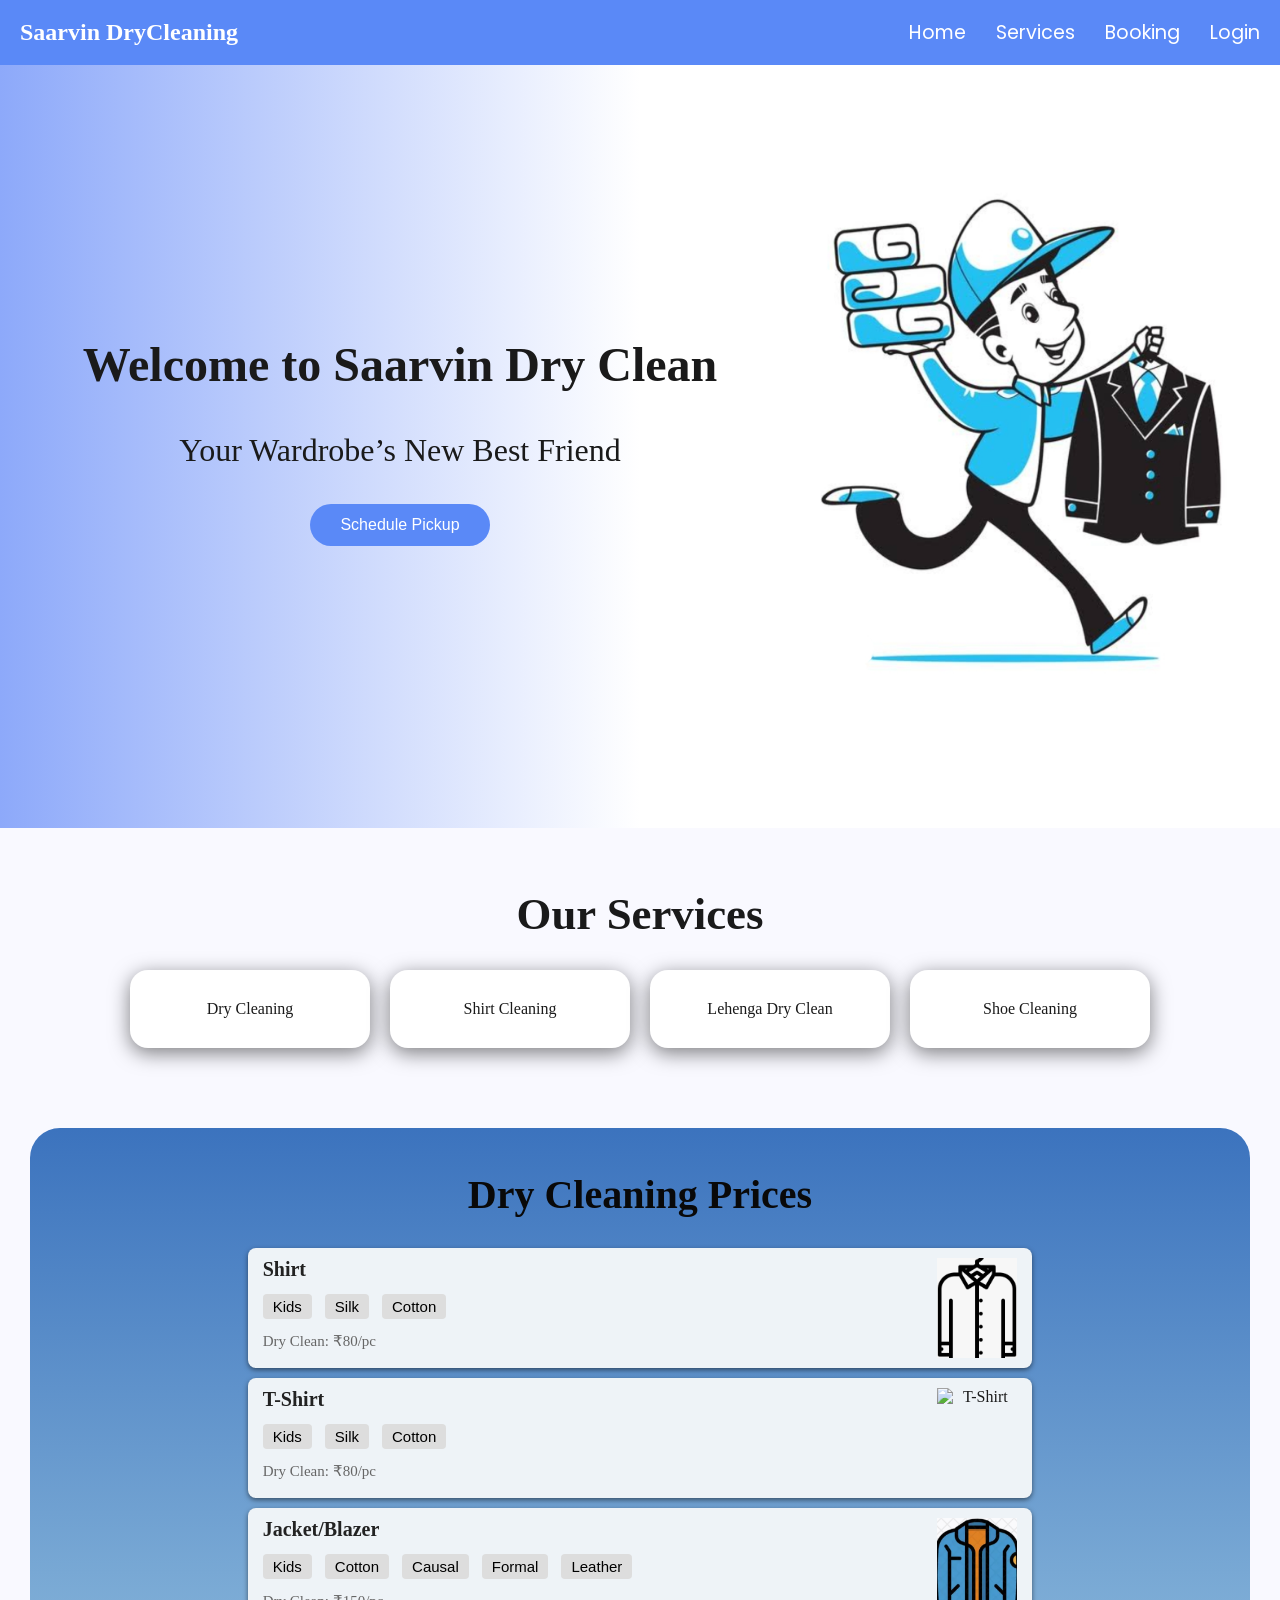
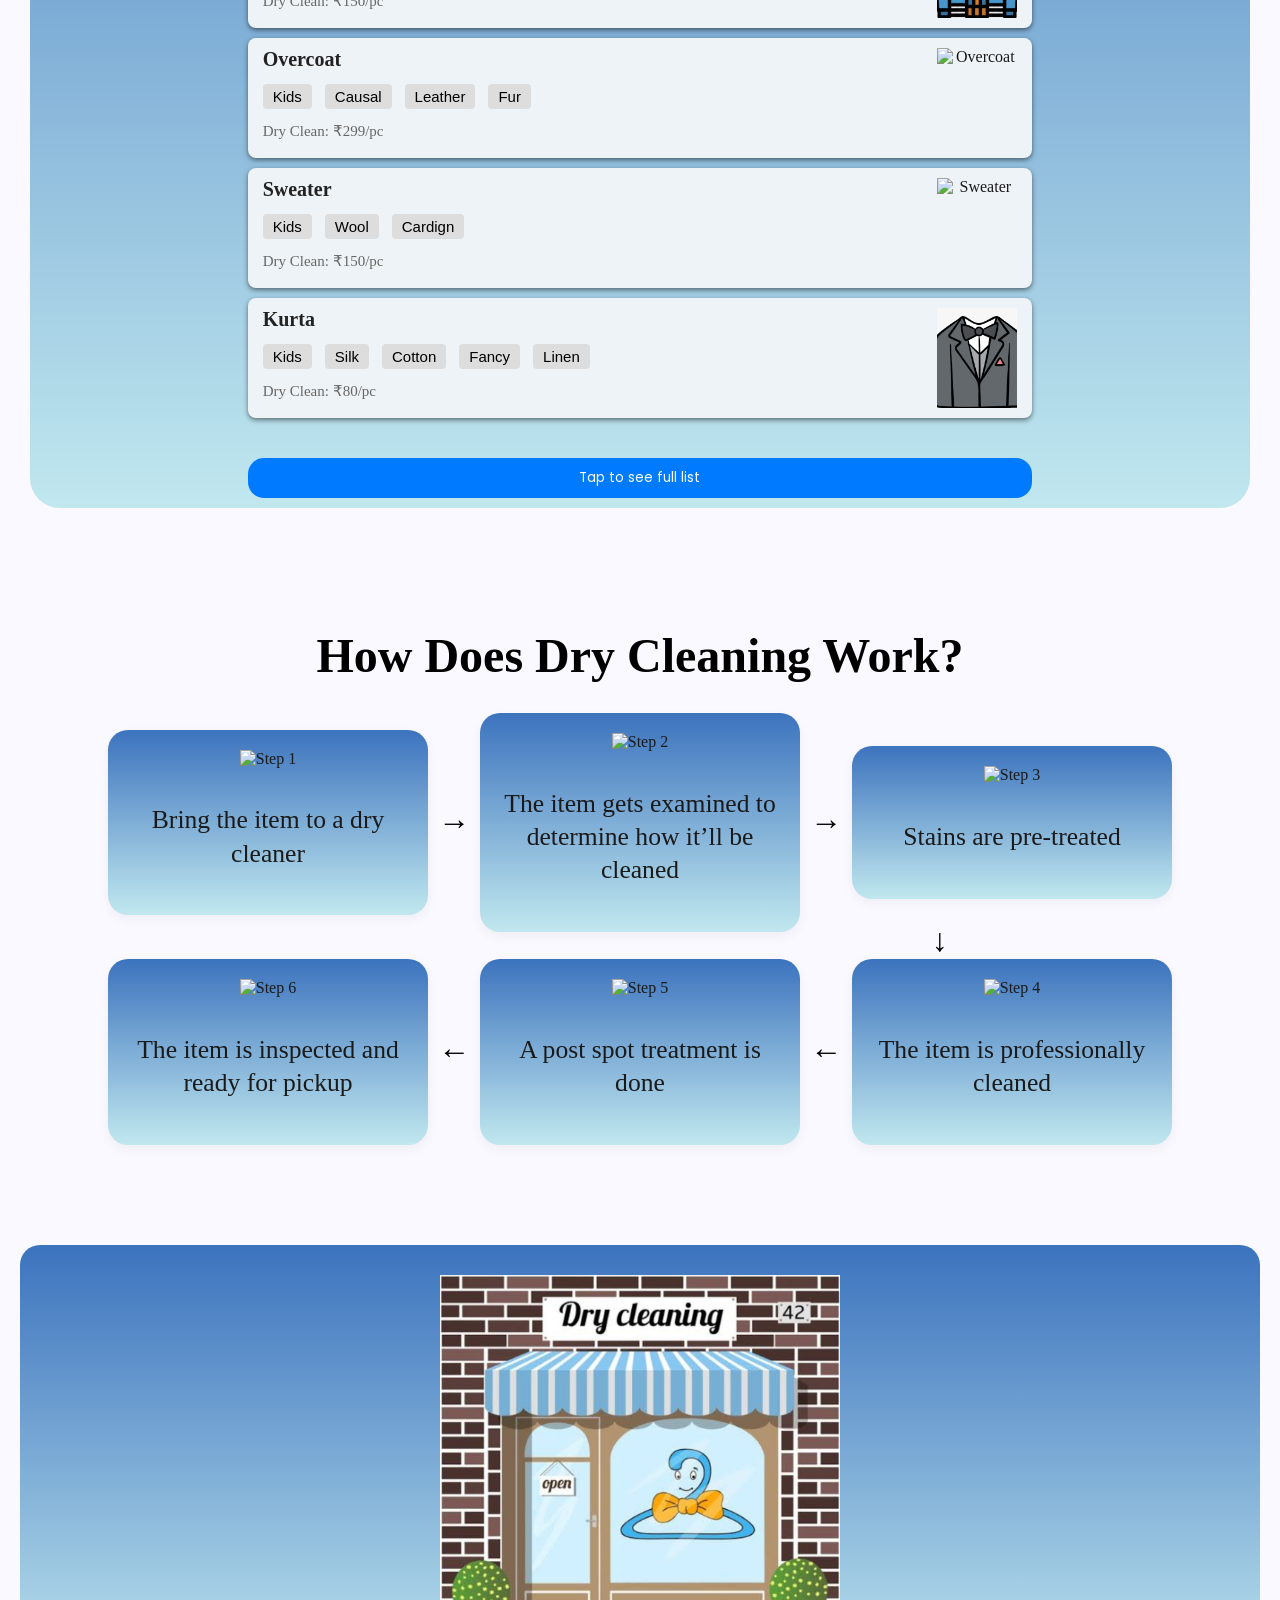
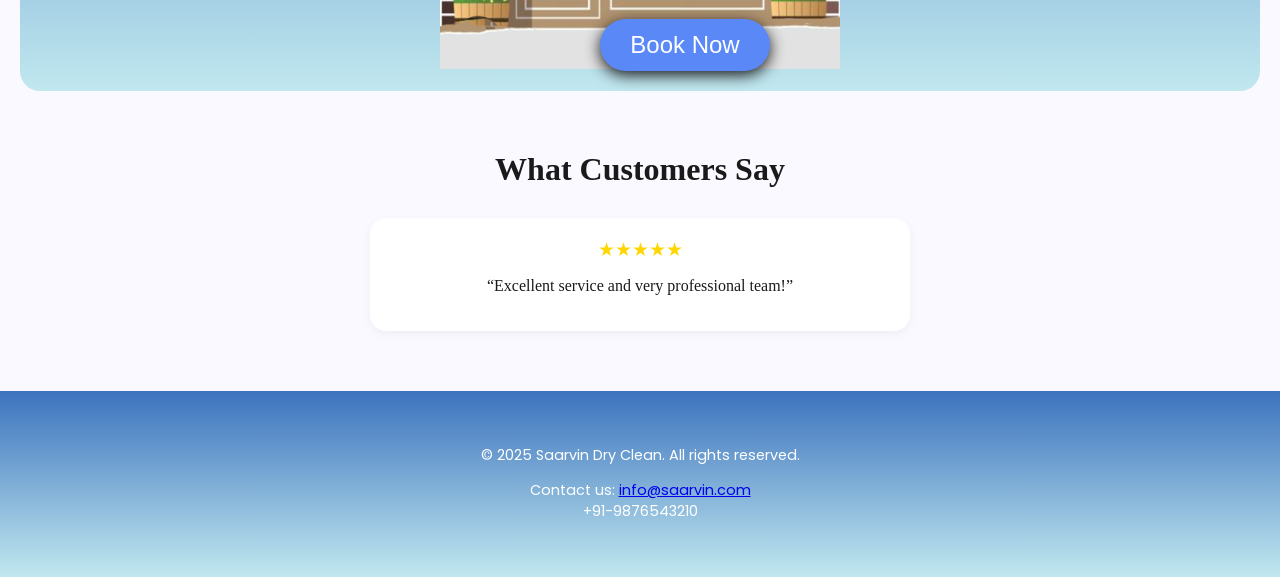
==== commit b11ed22e: "dry process" ====
--- a/index.html
+++ b/index.html
@@ -101,13 +101,19 @@
                   <button onclick="updatePrice(this, 'Jacket/Blazer', 'Kids')">
                     Kids
                   </button>
-                  <button onclick="updatePrice(this, 'Jacket/Blazer', 'Cotton')">
-                    Cotton
-                  </button>
-                  <button onclick="updatePrice(this, 'Jacket/Blazer', 'Causal')">
+                  <button
+                    onclick="updatePrice(this, 'Jacket/Blazer', 'Cotton')"
+                  >
+                    Cotton
+                  </button>
+                  <button
+                    onclick="updatePrice(this, 'Jacket/Blazer', 'Causal')"
+                  >
                     Causal
                   </button>
-                  <button onclick="updatePrice(this, 'Jacket/Blazer', 'Formal')">
+                  <button
+                    onclick="updatePrice(this, 'Jacket/Blazer', 'Formal')"
+                  >
                     Formal
                   </button>
                   <button onclick="updatePrice(this, 'Shirt', 'Leather')">
@@ -118,7 +124,7 @@
                   <p>Dry Clean: ₹150/pc</p>
                 </div>
               </div>
-              <img src="images/Tshirt.png" alt="Jacket/Blazer" />
+              <img src="images/Jacket.png" alt="Jacket/Blazer" />
             </div>
             <div class="price-row">
               <div class="price-info">
@@ -222,10 +228,14 @@
                   <button onclick="updatePrice(this, 'Trouser/Jeans', 'Jeans')">
                     Jeans
                   </button>
-                  <button onclick="updatePrice(this, 'Trouser/Jeans', 'Causal')">
+                  <button
+                    onclick="updatePrice(this, 'Trouser/Jeans', 'Causal')"
+                  >
                     Casual
                   </button>
-                  <button onclick="updatePrice(this, 'Trouser/Jeans', 'Formal')">
+                  <button
+                    onclick="updatePrice(this, 'Trouser/Jeans', 'Formal')"
+                  >
                     Formal
                   </button>
                 </div>
@@ -233,16 +243,20 @@
                   <p>Dry Clean: ₹100/pc</p>
                 </div>
               </div>
-              <img src="images/Tshirt.png" alt="Trouser/Jeans" />
+              <img src="images/Jeans.png" alt="Trouser/Jeans" />
             </div>
             <div class="price-row">
               <div class="price-info">
                 <h4>Shorts/HalfPant</h4>
                 <div class="tags">
-                  <button onclick="updatePrice(this, 'Shorts/HalfPant', 'Kids')">
-                    Kids
-                  </button>
-                  <button onclick="updatePrice(this, 'Shorts/HalfPant', 'Cotton')">
+                  <button
+                    onclick="updatePrice(this, 'Shorts/HalfPant', 'Kids')"
+                  >
+                    Kids
+                  </button>
+                  <button
+                    onclick="updatePrice(this, 'Shorts/HalfPant', 'Cotton')"
+                  >
                     Cotton
                   </button>
                 </div>
@@ -273,7 +287,7 @@
                   <p>Dry Clean: ₹120/pc</p>
                 </div>
               </div>
-              <img src="images/Tshirt.png" alt="Saree" />
+              <img src="images/Saree.png" alt="Saree" />
             </div>
             <div class="price-row">
               <div class="price-info">
@@ -285,7 +299,9 @@
                   <button onclick="updatePrice(this, 'Gown/Anarkali', 'Silk')">
                     Silk
                   </button>
-                  <button onclick="updatePrice(this, 'Gown/Anarkali', 'Wedding')">
+                  <button
+                    onclick="updatePrice(this, 'Gown/Anarkali', 'Wedding')"
+                  >
                     Wedding
                   </button>
                 </div>
@@ -331,7 +347,9 @@
                   <button onclick="updatePrice(this, 'Blouse/Choli', 'Cotton')">
                     Cotton
                   </button>
-                  <button onclick="updatePrice(this, 'Blouse/Choli', 'Wedding')">
+                  <button
+                    onclick="updatePrice(this, 'Blouse/Choli', 'Wedding')"
+                  >
                     Wedding
                   </button>
                 </div>
@@ -345,9 +363,7 @@
               <div class="price-info">
                 <h4>Top/Kurti</h4>
                 <div class="tags">
-                  <button onclick="updatePrice(this, 'Top/Kurti', 'Kids')">
-                    Kids
-                  </button>
+                  <button onclick="updatePrice(this, 'Top/Kurti', 'Kids')">Kids</button>
                   <button onclick="updatePrice(this, 'Top/Kurti', 'Silk')">
                     Silk
                   </button>
@@ -365,24 +381,16 @@
               <div class="price-info">
                 <h4>Dress</h4>
                 <div class="tags">
-                  <button onclick="updatePrice(this, 'Dress', 'Kids')">
-                    Kids
-                  </button>
-                  <button onclick="updatePrice(this, 'Dress', 'Silk')">
-                    Silk
-                  </button>
-                  <button onclick="updatePrice(this, 'Dress', 'Cotton')">
-                    Cotton
-                  </button>
-                  <button onclick="updatePrice(this, 'Dress', 'Party')">
-                    Party
-                  </button>
+                  <button onclick="updatePrice(this, 'Dress', 'Kids')"> Kids</button>
+                  <button onclick="updatePrice(this, 'Dress', 'Silk')">Silk </button>
+                  <button onclick="updatePrice(this, 'Dress', 'Cotton')">Cotton </button>
+                  <button onclick="updatePrice(this, 'Dress', 'Party')"> Party</button>
                 </div>
                 <div class="prices-list" id="Dress-prices">
                   <p>Dry Clean: ₹120/pc</p>
                 </div>
               </div>
-              <img src="images/Tshirt.png" alt="Dress" />
+              <img src="images/Dress.png" alt="Dress" />
             </div>
           </div>
           <button class="toggle-btn" onclick="toggleList()">
@@ -390,6 +398,53 @@
           </button>
         </div>
       </section>
+
+      <section class="dry-cleaning">
+  <h1>How Does Dry Cleaning Work?</h1>
+
+  <!-- First row -->
+  <div class="row row-top">
+    <div class="step">
+      <img src="images/step1.png" alt="Step 1">
+      <p>Bring the item to a dry cleaner</p>
+    </div>
+    <div class="arrow">→</div>
+
+    <div class="step">
+      <img src="images/step2.png" alt="Step 2">
+      <p>The item gets examined to determine how it’ll be cleaned</p>
+    </div>
+    <div class="arrow">→</div>
+
+    <div class="step">
+      <img src="images/step3.png" alt="Step 3">
+      <p>Stains are pre-treated</p>
+    </div>
+  </div>
+    <!-- Downward Arrow between rows -->
+  <div class="arrow down-arrow">↓</div>
+
+  <!-- Second row -->
+  <div class="row row-bottom">
+    <div class="step">
+      <img src="images/step6.png" alt="Step 6">
+      <p>The item is inspected and ready for pickup</p>
+    </div>
+    <div class="arrow">←</div>
+
+    <div class="step">
+      <img src="images/step5.png" alt="Step 5">
+      <p>A post spot treatment is done</p>
+    </div>
+    <div class="arrow">←</div>
+
+    <div class="step">
+      <img src="images/step4.png" alt="Step 4">
+      <p>The item is professionally cleaned</p>
+    </div>
+  </div>
+</section>
+
 
       <!--<section class="estimator" id="estimator">
         <h2>Price Estimator</h2>
@@ -404,11 +459,7 @@
       </section>  -->
 
       <section class="booking" id="booking">
-        <img
-          src="images/shop.jpg"
-          class="illustration"
-          alt="Book Pickup Illustration"
-        />
+        <img src="images/shop.jpg" class="illustration"alt="Book Pickup Illustration"/>
         <button class="button" onclick="openModal('bookModal')">
           Book Now
         </button>
@@ -435,9 +486,8 @@
     <!-- Modals -->
     <div id="pickupModal" class="modal">
       <div class="modal-content">
-        <span class="close-btn" onclick="closeModal('pickupModal')"
-          >&times;</span
-        >
+        <span class="close-btn" onclick="closeModal('pickupModal')">&times;</span>
+        
         <h3>Schedule Pickup</h3>
         <input type="text" placeholder="Your Name" />
         <input type="text" placeholder="Address" />
@@ -448,9 +498,7 @@
 
     <div id="estimateModal" class="modal">
       <div class="modal-content">
-        <span class="close-btn" onclick="closeModal('estimateModal')"
-          >&times;</span
-        >
+        <span class="close-btn" onclick="closeModal('estimateModal')">&times;</span>
         <h3>Estimate Price</h3>
         <input type="text" placeholder="Number of Items" />
         <input type="text" placeholder="Type of Items" />
--- a/style.css
+++ b/style.css
@@ -52,6 +52,7 @@
   background: linear-gradient(to right, rgb(141, 169, 250), #fff, #fff);
   margin: 40px 0;
   margin-top: 0%;
+  
 }
 .hero-content {
   display: flex;
@@ -60,9 +61,12 @@
   flex-wrap: wrap;
   gap: 40px;
   font-family: cursive;
-  font-size: 1.8rem;
+  font-size: 2rem ;
   margin-top: -50px;
-}
+  
+}
+
+
 
 .hero-text {
   flex: 1 1 50%;
@@ -121,12 +125,17 @@
 
 .price {
   display: flex;
-  box-shadow: 0px 10px 30px rgba(0, 0, 0, 0.8);
-  border-radius: 20px;
+  
+  border-radius: 30px;
   flex-direction: column;
   background-color: #5a89f7;
-  padding: 20px;
+  padding: 10px;
   background-image: linear-gradient(rgba(14, 82, 104, 0.4), rgb(193, 232, 239));
+  width: 1200px;
+  justify-content: center;
+  align-items: center;
+  margin: 0 auto;
+  margin-top: 80px;
 }
 
 .price h2 {
@@ -161,11 +170,11 @@
   padding: 10px 15px;
   margin: 10px 0;
   border-radius: 8px;
-  box-shadow: 0 0 6px rgba(0, 0, 0, 0.05);
+  box-shadow: 0 2px 5px rgba(0, 0, 0, 0.5);
   gap: 300px;
 }
 
-.prices-list p{
+.prices-list p {
   color: rgb(9, 9, 9);
 }
 
@@ -184,33 +193,32 @@
 }
 
 .price-row img {
-  width: 60px;
-  height: 60px;
+  width: 80px;
+  height: 100px;
   object-fit: cover;
-  border-radius: 6px;
+  justify-content: center;
+  align-self: center;
 }
 
 .images img {
   width: 35%;
-  margin: 10px;
+  margin: 8px;
   border-radius: 10px;
-  box-shadow: 0 4px 10px rgba(0, 0, 0, 0.1);
-}
-
-.expandable-list.collapsed .price-row:nth-child(n+7) {
+}
+
+.expandable-list.collapsed .price-row:nth-child(n + 7) {
   display: none;
-  
 }
 
 .toggle-btn {
-  background-color: #007BFF;
+  background-color: #007bff;
   color: white;
   padding: 10px 16px;
   border: none;
   border-radius: 16px;
   cursor: pointer;
   margin-top: 15px;
-  font-family: 'Poppins', sans-serif;
+  font-family: "Poppins", sans-serif;
 }
 
 .toggle-btn:hover {
@@ -238,6 +246,132 @@
   color: white;
 }
 
+.dry-cleaning {
+  padding: 50px 20px;
+  text-align: center;
+}
+
+.dry-cleaning h1 {
+  font-size: 2.5rem;
+  margin-bottom: 40px;
+  
+}
+
+/* Desktop row styles */
+.row {
+  display: flex;
+  justify-content: center;
+  align-items: center;
+  gap: 10px;
+  margin-bottom: 40px;
+  flex-wrap: nowrap;
+}
+
+.step {
+  padding: 20px;
+  border-radius: 20px;
+  width: 280px;
+  background-color: #5a89f7;
+  box-shadow: 0 4px 12px rgba(0, 0, 0, 0.05);
+  transition: transform 0.3s;
+   background-image: linear-gradient( rgba(14, 82, 104, 0.4), rgb(193, 232, 239));
+}
+
+.step:hover {
+  transform: translateY(-5px);
+}
+
+.step img {
+  width: 80px;
+  height: 80px;
+  object-fit: contain;
+  margin-bottom: 10px;
+}
+
+.step p {
+  font-size: 1.6rem;
+  line-height: 1.3;
+}
+.dry-cleaning h1 {
+  font-size: 3rem;
+  margin-bottom: 20px;
+  color: black;
+  padding: 10px;
+  margin-top: 0%;
+  text-align: center;
+}
+
+.arrow {
+  font-size: 2rem;
+  color: black;
+  user-select: none;
+}
+.down-arrow {
+  font-size: 2rem;
+  margin-right: -600px;
+  color: black;
+  margin-top: -50px;
+
+}
+
+/* Responsive Mobile Grid */
+@media (max-width: 768px) {
+  .row .row-top {
+    flex-direction: column;
+    align-items: center;
+    grid-template-columns: repeat(3, 2fr);
+    display: grid;
+    padding: 5px;
+    
+    
+  }
+  .row .row-bottom {
+    flex-direction: column;
+    align-items: center;
+    grid-template-columns: repeat(3, 2fr);
+    display: grid;
+    padding: 5px;
+    
+  }
+
+  .step {
+    width: 80%;
+    padding: 5px;
+    margin: 0%;
+    
+
+  }
+  .step img{
+    width: 50px;
+    height: 50px;
+  }
+
+  .step p {
+    font-size: 1rem;
+    line-height: 1;
+    text-align: center;
+    justify-content: center;
+  }
+  .arrow, .down-arrow {
+    display: none;
+    
+  }
+
+  
+  .dry-cleaning h1 {
+    font-size: 2.5rem;
+    margin-bottom: 20px;
+    color: black;
+    padding: 10px;
+    
+  }
+
+  .dry-cleaning {
+    padding: 15px;
+    margin: 0px;
+  }
+}
+
 .testimonial {
   margin-top: 20px;
   background: #ffffff;
@@ -259,9 +393,10 @@
   margin-top: 60px;
   padding: 40px 20px;
   text-align: center;
-  background: rgb(120, 158, 245);
+  background: #5a89f7;
+  background-image: linear-gradient(  rgba(14, 82, 104, 0.4),rgb(193, 232, 239));
   font-size: 0.9rem;
-  color: #333;
+  color: white;
 }
 
 /* Estimator & Booking Image */
@@ -279,27 +414,32 @@
 
 .illustrations {
   width: 200px;
-  height: 200px;
+  height: 100px;
   margin: 20px auto;
 }
 
 .illustration {
   max-width: 400px;
-  margin: 20px auto;
-  justify-content: center;
-  display: block;
-  margin-top: 50px;
-  box-shadow: 0px 10px 30px rgba(0, 0, 0, 0.8);
+  margin: 60px auto;
+  justify-content: center;
+  display: flex;
+  align-items: center;
+  margin-top: 10px;
+  margin-bottom: 100px;
 }
 
 .booking {
   gap: 20px;
-  max-width: 500px;
-  margin: 20px auto;
+  max-width: 1200px;
+  margin:  10px auto;
   display: flex;
   flex-direction: column;
   align-items: center; /* centers both image and button horizontally */
   justify-content: center;
+  background: #5a89f7;
+  padding: 20px;
+  background-image: linear-gradient(  rgba(14, 82, 104, 0.4),rgb(193, 232, 239));
+  border-radius: 20px;
 }
 .button {
   padding: 12px 30px;
@@ -311,7 +451,7 @@
   cursor: pointer;
   transition: box-shadow 0.3s ease;
   margin-right: -90px;
-  margin-top: -140px;
+  margin-top: -170px;
   box-shadow: 0 4px 15px rgba(22, 22, 23, 1);
 }
 
@@ -389,15 +529,16 @@
     width: 200px;
     max-width: 90%;
   }
-   .hero {
-          padding: 100px 20px;
-          background: linear-gradient(to right, #fff, #fff);
-          box-shadow: 0 10px 30px rgba(0, 0, 0, 0.4);
-          border-radius: 16px;
-          margin: 40px 0;
-          margin-top: 0%;
-          font-size: 1.2rem;
-        }
+  .hero {
+    padding: 80px 10px;
+    background: linear-gradient(to right, #fff, #fff);
+    box-shadow: 0 10px 20px rgba(0, 0, 0, 0.6);
+    border-radius: 16px;
+    margin: 30px 0;
+    margin-top: 0%;
+    font-size: 1.2rem;
+    font-family: Poppins, sans-serif;
+  }
 
   .cards {
     flex-direction: column;
@@ -412,65 +553,96 @@
     width: 100%;
     max-width: 300px;
   }
-
   .booking {
-    margin-left: -65px;
-    padding: 20px;
-    justify-content: center;
+  max-width: 100%;
+  margin: 0 auto;
+  padding: 20px;
+  align-items: center;
+  justify-content: center;
+  background: transparent;
+}
+
+  .booking .button {
+  margin: 10px 0 0 0;
+  font-size: 1.5rem;
+  padding: 10px 25px;
+  align-self: center;
+  margin-right: -50px;
+  margin-top: -100px;
+  
+}
+
+    .booking .illustration {
+  width: 450px;
+  max-width: 98%;
+  height: auto;
+  margin-bottom: 10px;
+  border-radius: 12px;
+  background-color: transparent;
+}
+
+  
+  .price {
+    display: flex;
+    box-shadow: 0px 10px 30px rgba(0, 0, 0, 0.8);
+    border-radius: 30px;
+    flex-direction: column;
+    background-color: #5a89f7;
+    padding: 10px;
+    background-image: linear-gradient( rgba(14, 82, 104, 0.4), rgb(193, 232, 239));
+    width: 330px;
   }
   .price-row {
     display: flex;
     justify-content: space-between;
     align-items: left;
     background: rgb(247, 251, 253);
-    padding: 10px 15px;
+    padding: 10px 12px;
     border-radius: 8px;
     box-shadow: 0 0 6px rgba(0, 0, 0, 0.05);
-    gap: 40px;
+    gap: 38px;
   }
 
   .price-row img {
-    align-self: center;
-  }
-  .expandable-list.collapsed .price-row:nth-child(n+7) {
-  display: none;
-}
-
-.toggle-btn {
-  background-color: #007BFF;
-  color: white;
-  padding: 10px 16px;
-  border: none;
-  border-radius: 6px;
-  cursor: pointer;
-  margin-top: 15px;
-  font-family: 'Poppins', sans-serif;
-}
-.tags {
-  display: flex;
-  
-  gap: 3px;
-  margin: 3px 0;
-  overflow-x: auto;
-  
-}
-.tags button {
-  
-  padding: 4px 10px;
-  border: none;
-  background-color: #ddd;
-  border-radius: 4px;
-  cursor: pointer;
-  font-size: 15px;
-  
-}
-
-.tags button.active {
-  background-color: #000;
-  color: white;
-}
-.prices-list p{
-  color: rgb(9, 9, 9);
-}
-
-}
+    align-self: right;
+  }
+  .expandable-list.collapsed .price-row:nth-child(n + 7) {
+    display: none;
+  }
+
+  .toggle-btn {
+    background-color: #007bff;
+    color: white;
+    padding: 10px 16px;
+    border: none;
+    border-radius: 6px;
+    cursor: pointer;
+    margin-top: 15px;
+    font-family: "Poppins", sans-serif;
+  }
+  .tags {
+    display: flex;
+
+    gap: 3px;
+    margin: 3px 0;
+    overflow-x: auto;
+  }
+  .tags button {
+    padding: 4px 10px;
+    border: none;
+    background-color: #ddd;
+    border-radius: 4px;
+    cursor: pointer;
+    font-size: 15px;
+  }
+
+  .tags button.active {
+    background-color: #000;
+    color: white;
+  }
+  .prices-list p {
+    color: rgb(9, 9, 9);
+    font-family: Poppins, sans-serif;
+    gap: 10px;
+  }
+}
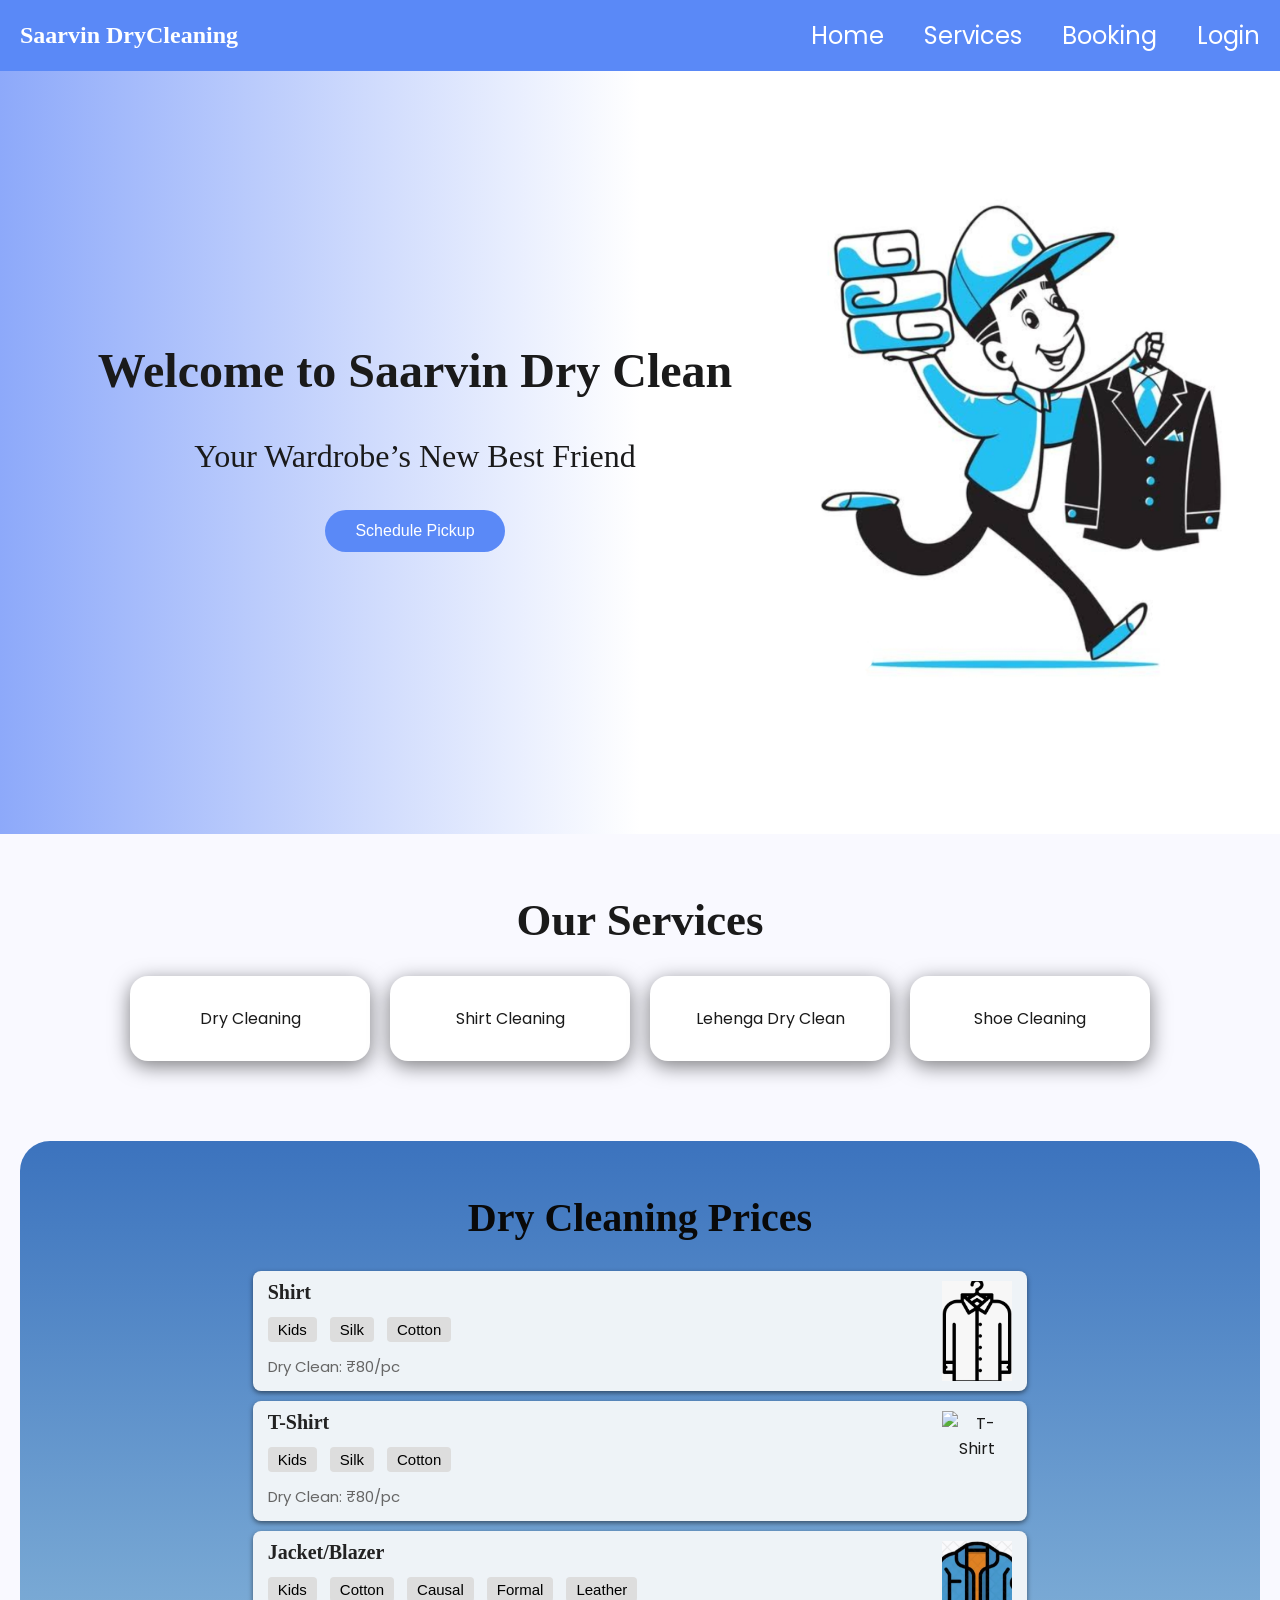
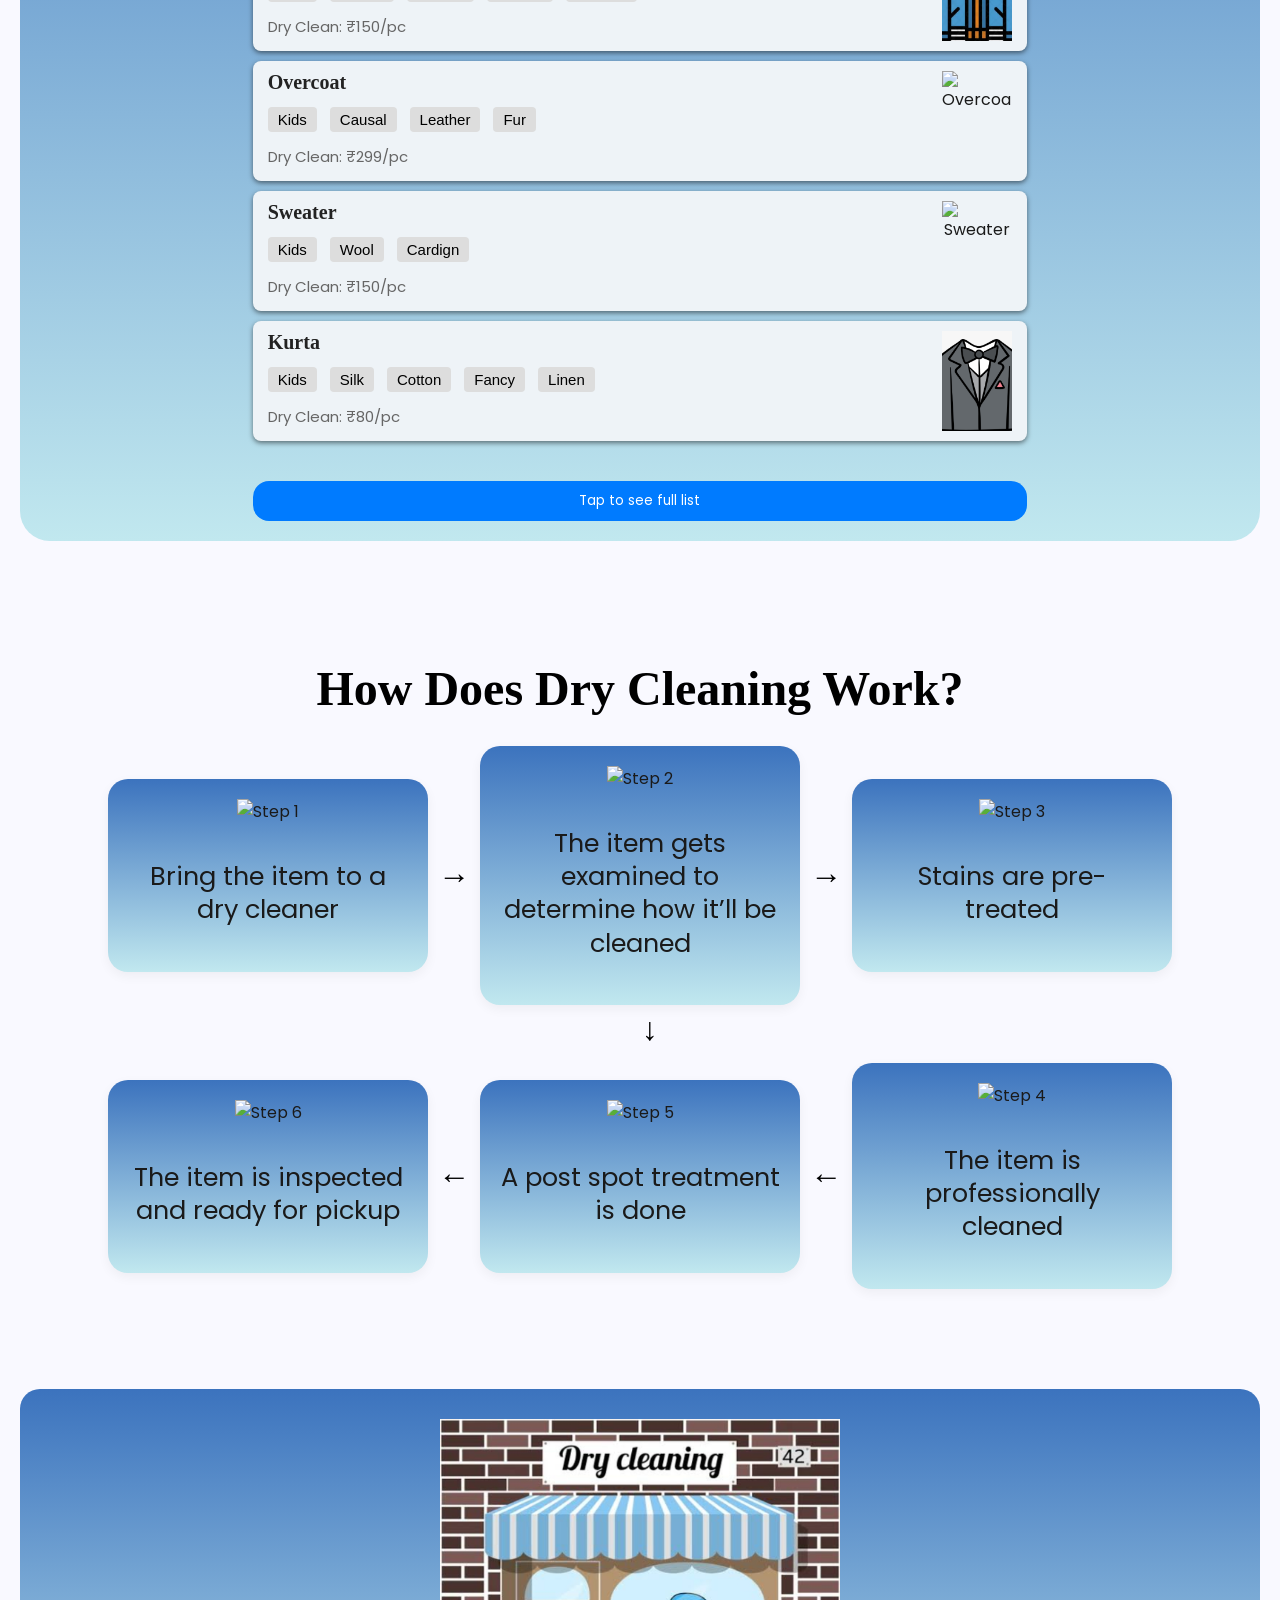
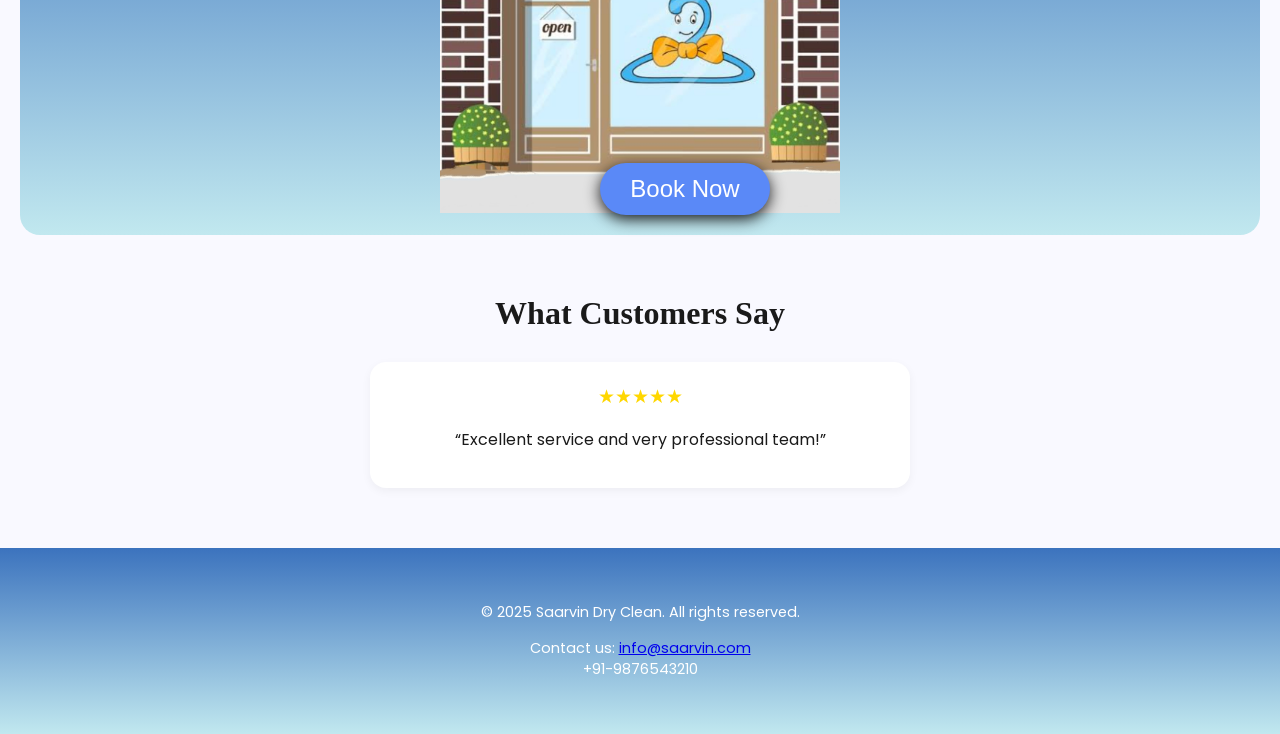
==== commit bfc8ee7d: "style" ====
--- a/index.html
+++ b/index.html
@@ -390,7 +390,7 @@
                   <p>Dry Clean: ₹120/pc</p>
                 </div>
               </div>
-              <img src="images/Dress.png" alt="Dress" />
+              <img src="images/Dress.png" alt="Dress" class="price-image"/>
             </div>
           </div>
           <button class="toggle-btn" onclick="toggleList()">
--- a/style.css
+++ b/style.css
@@ -1,8 +1,9 @@
 body {
   margin: 0;
-  font-family: "Poppins", sans-serif;
+  font-family:Poppins;
   background: #f9f9ff;
   color: #1a1a1a;
+  padding:0;
 }
 
 /* Navigation */
@@ -31,13 +32,13 @@
 
 .nav-links {
   display: flex;
-  gap: 30px;
+  gap: 40px;
 }
 
 .nav-links a {
   color: white;
   text-decoration: none;
-  font-size: 1.2rem;
+  font-size: 1.5rem;
 }
 .nav-links a:hover {
   color: #1a1a1a;
@@ -45,7 +46,8 @@
 
 .hero-image {
   width: 440px;
-  max-width: 90%;
+  
+  
 }
 .hero {
   padding: 150px 40px;
@@ -59,7 +61,7 @@
   align-items: center;
   justify-content: space-between;
   flex-wrap: wrap;
-  gap: 40px;
+  gap: 10px;
   font-family: cursive;
   font-size: 2rem ;
   margin-top: -50px;
@@ -91,8 +93,7 @@
 section {
   margin-top: 60px;
   text-align: center;
-  font-family: cursive;
-}
+  }
 
 section h2 {
   font-size: 2rem;
@@ -123,18 +124,20 @@
   transform: translateY(-8px);
 }
 
+/*price section */
+
 .price {
   display: flex;
-  
+
   border-radius: 30px;
   flex-direction: column;
   background-color: #5a89f7;
-  padding: 10px;
+  padding: 20px;
   background-image: linear-gradient(rgba(14, 82, 104, 0.4), rgb(193, 232, 239));
-  width: 1200px;
-  justify-content: center;
-  align-items: center;
-  margin: 0 auto;
+  max-width: 1200px;
+  justify-content: center;
+  align-items: center;
+  margin: 10px auto;
   margin-top: 80px;
 }
 
@@ -193,17 +196,15 @@
 }
 
 .price-row img {
-  width: 80px;
+  width: 70px;
   height: 100px;
   object-fit: cover;
   justify-content: center;
   align-self: center;
 }
 
-.images img {
-  width: 35%;
-  margin: 8px;
-  border-radius: 10px;
+.price-image{
+  width:80%;
 }
 
 .expandable-list.collapsed .price-row:nth-child(n + 7) {
@@ -246,16 +247,16 @@
   color: white;
 }
 
+/*end of price section */
+
+
+
+/* dry process section*/
 .dry-cleaning {
   padding: 50px 20px;
   text-align: center;
 }
 
-.dry-cleaning h1 {
-  font-size: 2.5rem;
-  margin-bottom: 40px;
-  
-}
 
 /* Desktop row styles */
 .row {
@@ -311,6 +312,8 @@
   margin-right: -600px;
   color: black;
   margin-top: -50px;
+  padding: 10px;
+  width: 100%;
 
 }
 
@@ -412,6 +415,8 @@
   border-radius: 80px;
 }
 
+
+/* dry image section*/
 .illustrations {
   width: 200px;
   height: 100px;
@@ -455,7 +460,7 @@
   box-shadow: 0 4px 15px rgba(22, 22, 23, 1);
 }
 
-/* Modal */
+/* Modal forms */
 .modal {
   display: none;
   position: fixed;
@@ -604,7 +609,7 @@
   }
 
   .price-row img {
-    align-self: right;
+    width:70px;
   }
   .expandable-list.collapsed .price-row:nth-child(n + 7) {
     display: none;
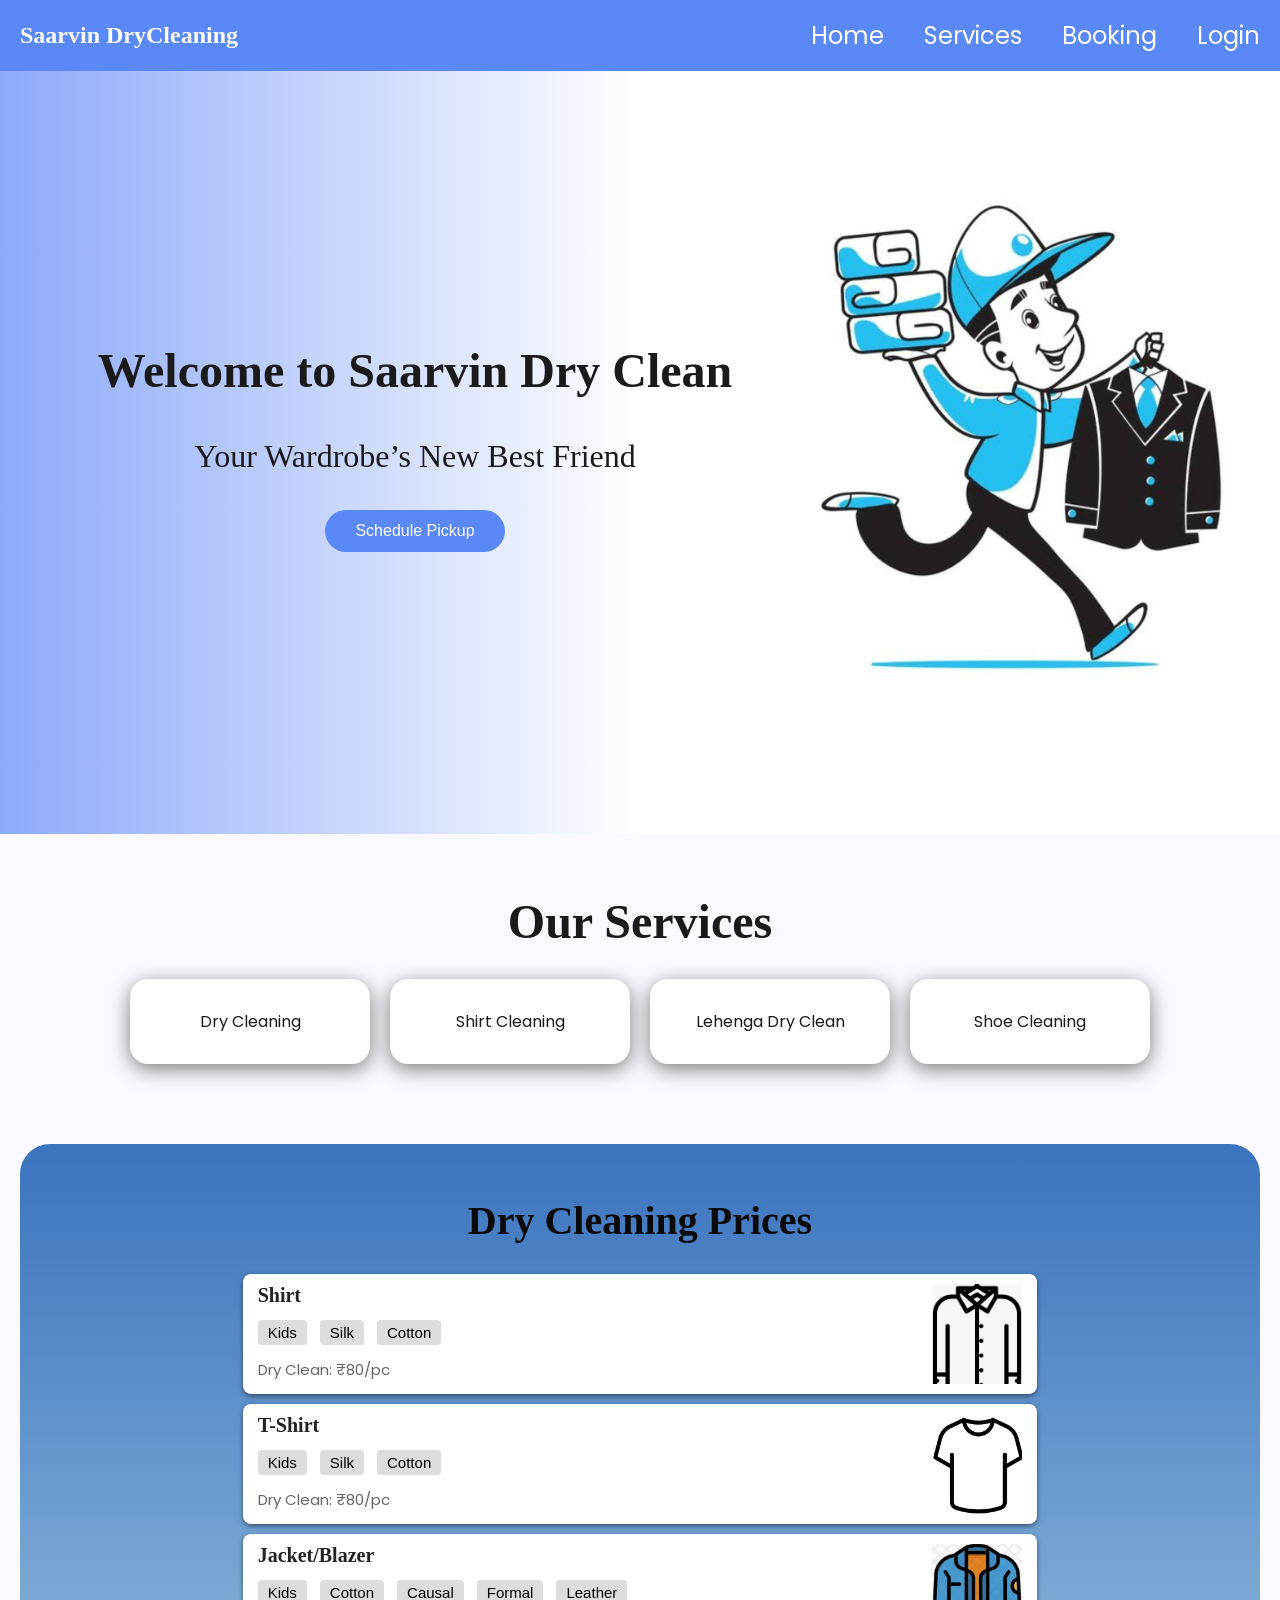
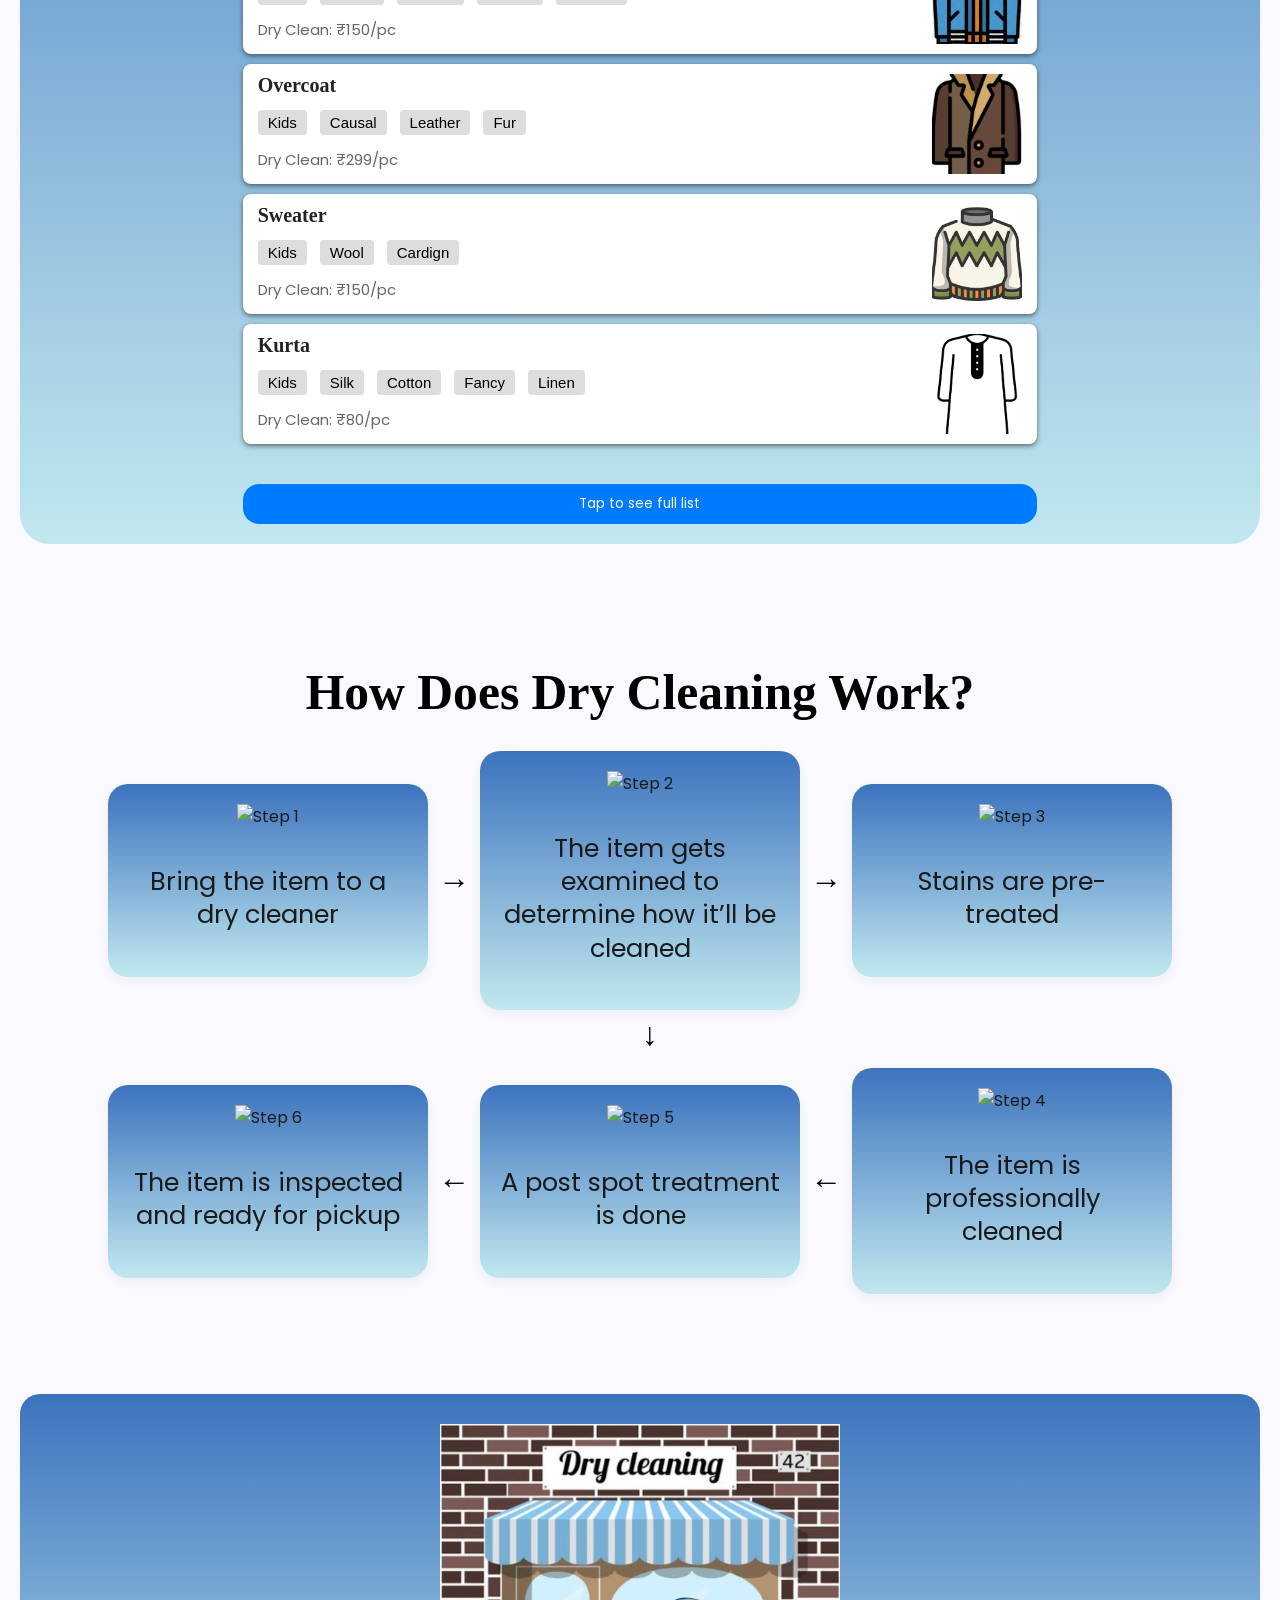
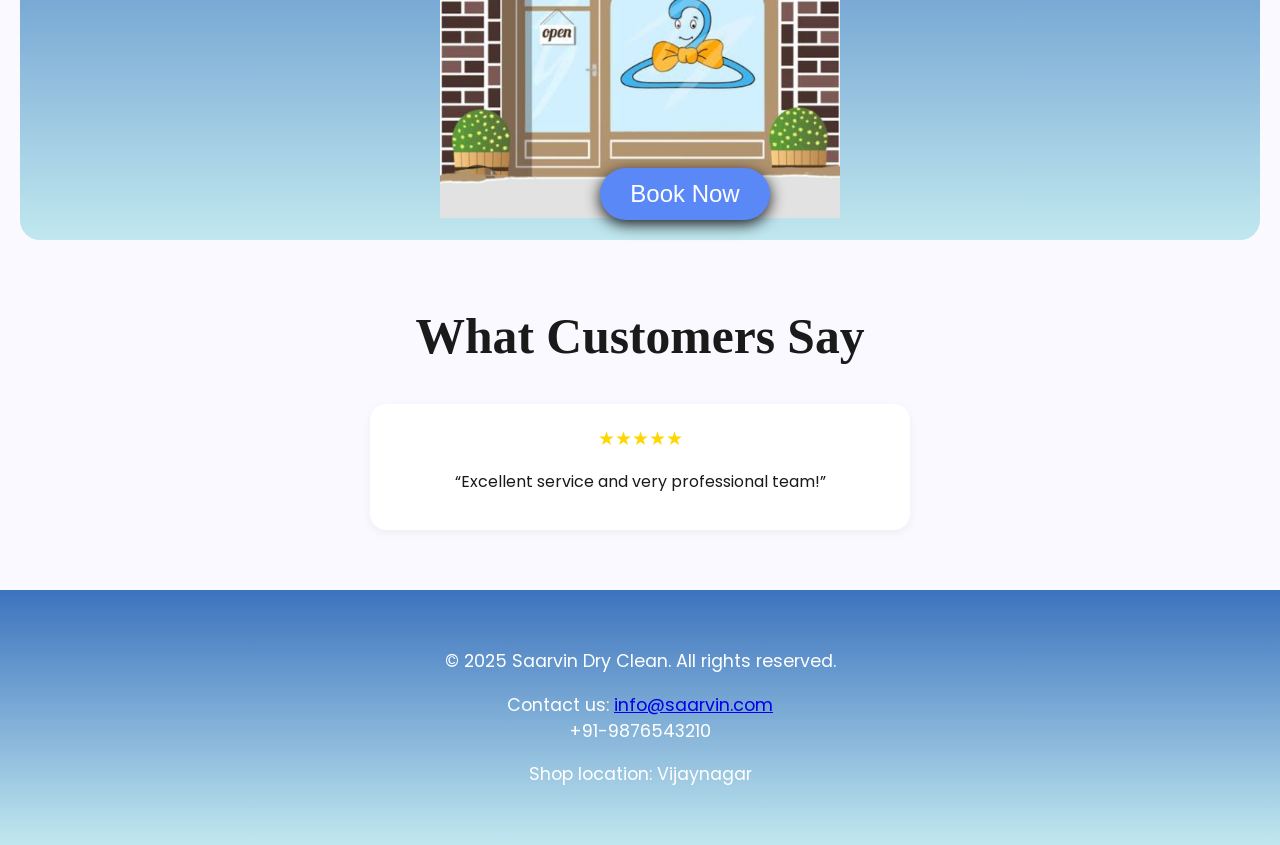
==== commit f1f48060: "icons" ====
--- a/index.html
+++ b/index.html
@@ -92,7 +92,7 @@
                   <p>Dry Clean: ₹80/pc</p>
                 </div>
               </div>
-              <img src="images/Tshirt.png" alt="T-Shirt" />
+              <img src="images/tshirt.png" alt="T-Shirt" />
             </div>
             <div class="price-row">
               <div class="price-info">
@@ -147,7 +147,7 @@
                   <p>Dry Clean: ₹299/pc</p>
                 </div>
               </div>
-              <img src="images/Tshirt.png" alt="Overcoat" />
+              <img src="images/Overcoat.png" alt="Overcoat" />
             </div>
             <div class="price-row">
               <div class="price-info">
@@ -167,7 +167,7 @@
                   <p>Dry Clean: ₹150/pc</p>
                 </div>
               </div>
-              <img src="images/Tshirt.png" alt="Sweater" />
+              <img src="images/sweater.png" alt="Sweater" />
             </div>
             <div class="price-row">
               <div class="price-info">
@@ -193,7 +193,7 @@
                   <p>Dry Clean: ₹80/pc</p>
                 </div>
               </div>
-              <img src="images/Suit.png" alt="Kurta" />
+              <img src="images/Kurta.png" alt="Kurta" />
             </div>
             <div class="price-row">
               <div class="price-info">
@@ -216,7 +216,7 @@
                   <p>Dry Clean: ₹150/pc</p>
                 </div>
               </div>
-              <img src="images/Tshirt.png" alt="Sherwani" />
+              <img src="images/sherwani.png" alt="Sherwani" />
             </div>
             <div class="price-row">
               <div class="price-info">
@@ -264,7 +264,7 @@
                   <p>Dry Clean: ₹79/pc</p>
                 </div>
               </div>
-              <img src="images/Tshirt.png" alt="Shorts/HalfPant" />
+              <img src="images/Shortpant.png" alt="Shorts/HalfPant" />
             </div>
             <div class="price-row">
               <div class="price-info">
@@ -309,7 +309,7 @@
                   <p>Dry Clean: ₹399/pc</p>
                 </div>
               </div>
-              <img src="images/Tshirt.png" alt="Gown/Anarkali" />
+              <img src="images/Anarkali.png" alt="Gown/Anarkali" />
             </div>
             <div class="price-row">
               <div class="price-info">
@@ -332,7 +332,7 @@
                   <p>Dry Clean: ₹299/pc</p>
                 </div>
               </div>
-              <img src="images/lehenga.jpg" alt="Lehenga" />
+              <img src="images/Lehenga.png" alt="Lehenga" />
             </div>
             <div class="price-row">
               <div class="price-info">
@@ -357,13 +357,15 @@
                   <p>Dry Clean: ₹80/pc</p>
                 </div>
               </div>
-              <img src="images/dress.jpg" alt="Blouse/Choli" />
+              <img src="images/Blouse.png" alt="Blouse/Choli" />
             </div>
             <div class="price-row">
               <div class="price-info">
                 <h4>Top/Kurti</h4>
                 <div class="tags">
-                  <button onclick="updatePrice(this, 'Top/Kurti', 'Kids')">Kids</button>
+                  <button onclick="updatePrice(this, 'Top/Kurti', 'Kids')">
+                    Kids
+                  </button>
                   <button onclick="updatePrice(this, 'Top/Kurti', 'Silk')">
                     Silk
                   </button>
@@ -375,22 +377,30 @@
                   <p>Dry Clean: ₹50/pc</p>
                 </div>
               </div>
-              <img src="images/Tshirt.png" alt="Top/Kurti" />
+              <img src="images/Top.png" alt="Top/Kurti" />
             </div>
             <div class="price-row">
               <div class="price-info">
                 <h4>Dress</h4>
                 <div class="tags">
-                  <button onclick="updatePrice(this, 'Dress', 'Kids')"> Kids</button>
-                  <button onclick="updatePrice(this, 'Dress', 'Silk')">Silk </button>
-                  <button onclick="updatePrice(this, 'Dress', 'Cotton')">Cotton </button>
-                  <button onclick="updatePrice(this, 'Dress', 'Party')"> Party</button>
+                  <button onclick="updatePrice(this, 'Dress', 'Kids')">
+                    Kids
+                  </button>
+                  <button onclick="updatePrice(this, 'Dress', 'Silk')">
+                    Silk
+                  </button>
+                  <button onclick="updatePrice(this, 'Dress', 'Cotton')">
+                    Cotton
+                  </button>
+                  <button onclick="updatePrice(this, 'Dress', 'Party')">
+                    Party
+                  </button>
                 </div>
                 <div class="prices-list" id="Dress-prices">
                   <p>Dry Clean: ₹120/pc</p>
                 </div>
               </div>
-              <img src="images/Dress.png" alt="Dress" class="price-image"/>
+              <img src="images/Dress.png" alt="Dress" class="price-image" />
             </div>
           </div>
           <button class="toggle-btn" onclick="toggleList()">
@@ -400,51 +410,50 @@
       </section>
 
       <section class="dry-cleaning">
-  <h1>How Does Dry Cleaning Work?</h1>
-
-  <!-- First row -->
-  <div class="row row-top">
-    <div class="step">
-      <img src="images/step1.png" alt="Step 1">
-      <p>Bring the item to a dry cleaner</p>
-    </div>
-    <div class="arrow">→</div>
-
-    <div class="step">
-      <img src="images/step2.png" alt="Step 2">
-      <p>The item gets examined to determine how it’ll be cleaned</p>
-    </div>
-    <div class="arrow">→</div>
-
-    <div class="step">
-      <img src="images/step3.png" alt="Step 3">
-      <p>Stains are pre-treated</p>
-    </div>
-  </div>
-    <!-- Downward Arrow between rows -->
-  <div class="arrow down-arrow">↓</div>
-
-  <!-- Second row -->
-  <div class="row row-bottom">
-    <div class="step">
-      <img src="images/step6.png" alt="Step 6">
-      <p>The item is inspected and ready for pickup</p>
-    </div>
-    <div class="arrow">←</div>
-
-    <div class="step">
-      <img src="images/step5.png" alt="Step 5">
-      <p>A post spot treatment is done</p>
-    </div>
-    <div class="arrow">←</div>
-
-    <div class="step">
-      <img src="images/step4.png" alt="Step 4">
-      <p>The item is professionally cleaned</p>
-    </div>
-  </div>
-</section>
-
+        <h1>How Does Dry Cleaning Work?</h1>
+
+        <!-- First row -->
+        <div class="row row-top">
+          <div class="step">
+            <img src="images/step1.png" alt="Step 1" />
+            <p>Bring the item to a dry cleaner</p>
+          </div>
+          <div class="arrow">→</div>
+
+          <div class="step">
+            <img src="images/step2.png" alt="Step 2" />
+            <p>The item gets examined to determine how it’ll be cleaned</p>
+          </div>
+          <div class="arrow">→</div>
+
+          <div class="step">
+            <img src="images/step3.png" alt="Step 3" />
+            <p>Stains are pre-treated</p>
+          </div>
+        </div>
+        <!-- Downward Arrow between rows -->
+        <div class="arrow down-arrow">↓</div>
+
+        <!-- Second row -->
+        <div class="row row-bottom">
+          <div class="step">
+            <img src="images/step6.png" alt="Step 6" />
+            <p>The item is inspected and ready for pickup</p>
+          </div>
+          <div class="arrow">←</div>
+
+          <div class="step">
+            <img src="images/step5.png" alt="Step 5" />
+            <p>A post spot treatment is done</p>
+          </div>
+          <div class="arrow">←</div>
+
+          <div class="step">
+            <img src="images/step4.png" alt="Step 4" />
+            <p>The item is professionally cleaned</p>
+          </div>
+        </div>
+      </section>
 
       <!--<section class="estimator" id="estimator">
         <h2>Price Estimator</h2>
@@ -459,7 +468,11 @@
       </section>  -->
 
       <section class="booking" id="booking">
-        <img src="images/shop.jpg" class="illustration"alt="Book Pickup Illustration"/>
+        <img
+          src="images/shop.jpg"
+          class="illustration"
+          alt="Book Pickup Illustration"
+        />
         <button class="button" onclick="openModal('bookModal')">
           Book Now
         </button>
@@ -480,14 +493,17 @@
           <br />
           +91-9876543210
         </p>
+        <p>Shop location: Vijaynagar </p>
       </div>
     </div>
 
     <!-- Modals -->
     <div id="pickupModal" class="modal">
       <div class="modal-content">
-        <span class="close-btn" onclick="closeModal('pickupModal')">&times;</span>
-        
+        <span class="close-btn" onclick="closeModal('pickupModal')"
+          >&times;</span
+        >
+
         <h3>Schedule Pickup</h3>
         <input type="text" placeholder="Your Name" />
         <input type="text" placeholder="Address" />
@@ -498,7 +514,9 @@
 
     <div id="estimateModal" class="modal">
       <div class="modal-content">
-        <span class="close-btn" onclick="closeModal('estimateModal')">&times;</span>
+        <span class="close-btn" onclick="closeModal('estimateModal')"
+          >&times;</span
+        >
         <h3>Estimate Price</h3>
         <input type="text" placeholder="Number of Items" />
         <input type="text" placeholder="Type of Items" />
--- a/style.css
+++ b/style.css
@@ -9,6 +9,7 @@
 /* Navigation */
 nav {
   background: #5a89f7;
+  
   color: white;
   padding: 18px 20px;
   display: flex;
@@ -101,7 +102,7 @@
 }
 
 .services h2 {
-  font-size: 2.8rem;
+  font-size: 3rem;
 }
 
 .cards {
@@ -128,7 +129,7 @@
 
 .price {
   display: flex;
-
+  
   border-radius: 30px;
   flex-direction: column;
   background-color: #5a89f7;
@@ -169,7 +170,7 @@
   display: flex;
   justify-content: space-between;
   align-items: left;
-  background: rgb(238, 243, 247);
+  background: white;
   padding: 10px 15px;
   margin: 10px 0;
   border-radius: 8px;
@@ -196,7 +197,7 @@
 }
 
 .price-row img {
-  width: 70px;
+  width: 90px;
   height: 100px;
   object-fit: cover;
   justify-content: center;
@@ -294,7 +295,7 @@
   line-height: 1.3;
 }
 .dry-cleaning h1 {
-  font-size: 3rem;
+  font-size: 3.1rem;
   margin-bottom: 20px;
   color: black;
   padding: 10px;
@@ -362,11 +363,12 @@
 
   
   .dry-cleaning h1 {
-    font-size: 2.5rem;
+    font-size: 2.2rem;
     margin-bottom: 20px;
+    margin-top: 20px;
     color: black;
     padding: 10px;
-    
+   
   }
 
   .dry-cleaning {
@@ -385,6 +387,11 @@
   margin-left: auto;
   margin-right: auto;
 }
+.testimonials h2 {
+  font-size: 3.1rem;
+  line-height: 1.5;
+  
+}
 
 .stars {
   color: gold;
@@ -398,7 +405,7 @@
   text-align: center;
   background: #5a89f7;
   background-image: linear-gradient(  rgba(14, 82, 104, 0.4),rgb(193, 232, 239));
-  font-size: 0.9rem;
+  font-size: 1.1rem;
   color: white;
 }
 
@@ -505,13 +512,17 @@
   .menu-toggle {
     display: block;
   }
+  nav{
+    background: #5a89f7;
+    background-image: linear-gradient(  rgba(14, 82, 104, 0.4),rgb(74, 209, 229));
+  }
 
   .nav-links {
     flex-direction: column;
     position: absolute;
     top: 60px;
     left: 0;
-    background: #6886c6;
+    background:rgb(74, 209, 229);
     width: 100%;
     display: none;
     padding: 10px 0;
@@ -542,12 +553,15 @@
     margin: 30px 0;
     margin-top: 0%;
     font-size: 1.2rem;
-    font-family: Poppins, sans-serif;
+    
   }
 
   .cards {
     flex-direction: column;
     align-items: center;
+  }
+  .hero-content {
+    font-family:Poppins;
   }
 
   .hero-text {
@@ -577,7 +591,7 @@
   
 }
 
-    .booking .illustration {
+  .booking .illustration {
   width: 450px;
   max-width: 98%;
   height: auto;
@@ -595,13 +609,13 @@
     background-color: #5a89f7;
     padding: 10px;
     background-image: linear-gradient( rgba(14, 82, 104, 0.4), rgb(193, 232, 239));
-    width: 330px;
+    width: 310px;
   }
   .price-row {
     display: flex;
     justify-content: space-between;
     align-items: left;
-    background: rgb(247, 251, 253);
+    background: white;
     padding: 10px 12px;
     border-radius: 8px;
     box-shadow: 0 0 6px rgba(0, 0, 0, 0.05);
@@ -628,7 +642,7 @@
   .tags {
     display: flex;
 
-    gap: 3px;
+    gap: 2.5px;
     margin: 3px 0;
     overflow-x: auto;
   }
@@ -636,7 +650,7 @@
     padding: 4px 10px;
     border: none;
     background-color: #ddd;
-    border-radius: 4px;
+    border-radius: 6px;
     cursor: pointer;
     font-size: 15px;
   }
@@ -649,5 +663,9 @@
     color: rgb(9, 9, 9);
     font-family: Poppins, sans-serif;
     gap: 10px;
-  }
-}
+
+  }
+  .testimonials h2{
+    font-size:2.2rem;
+  }
+}
